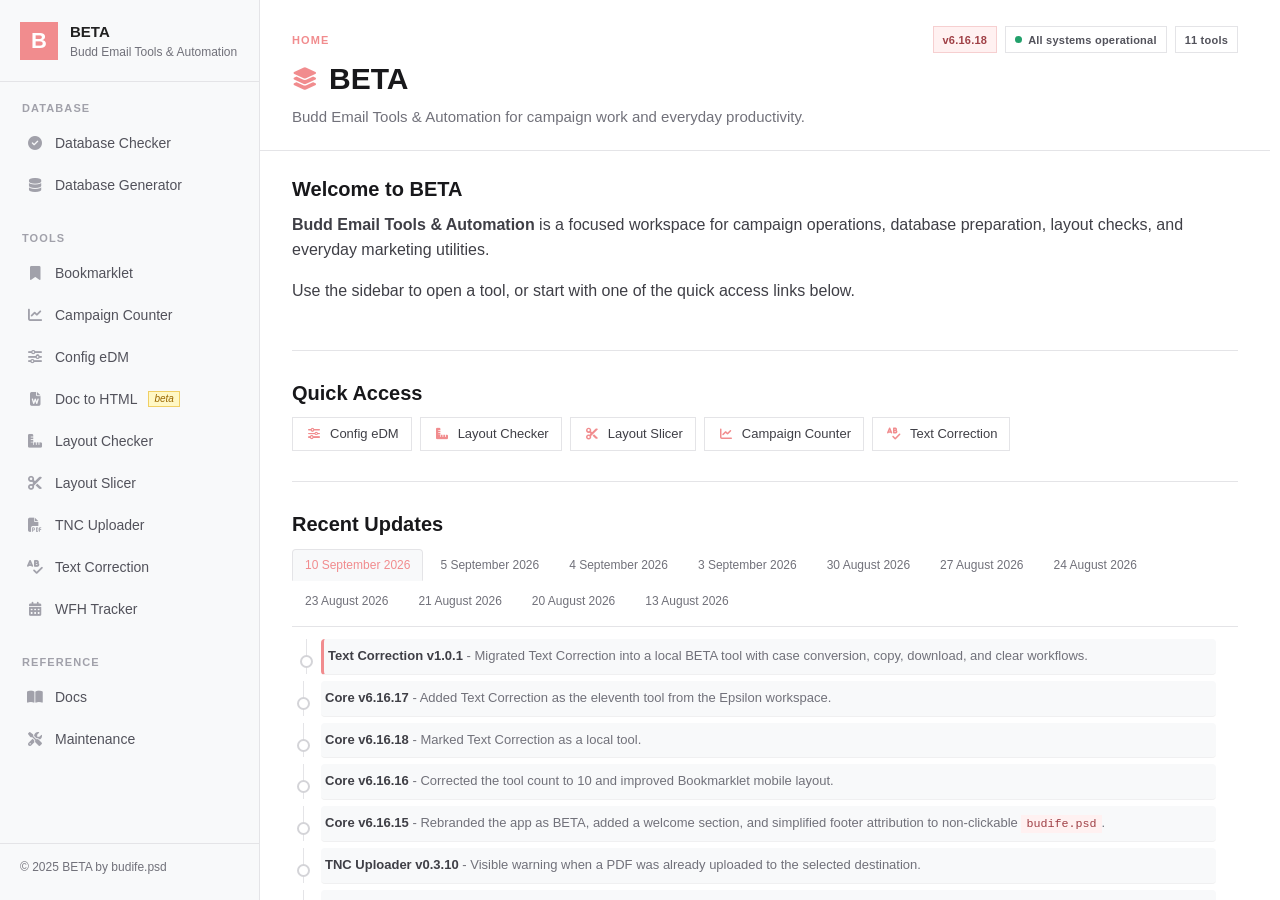
==== index.html @ ec993239 "Mark Text Correction as local" ====
<!DOCTYPE html>
<html lang="en">
<head>
  <meta charset="UTF-8">
  <meta name="viewport" content="width=device-width, initial-scale=1.0">
  <meta name="description" content="BETA - Budd Email Tools &amp; Automation">
  <meta name="theme-color" content="#F18C8E">
  <link rel="icon" type="image/svg+xml" href="favicon.svg">
  <link rel="icon" type="image/png" href="favicon.png">
  <link rel="preconnect" href="https://cdnjs.cloudflare.com" crossorigin>
   <link rel="stylesheet" href="css/tokens.css?v=6.16.18">
   <link rel="stylesheet" href="css/theme.css?v=6.16.18">
   <link rel="stylesheet" href="css/app.css?v=6.16.18">
   <link rel="stylesheet" href="css/controls.css?v=6.16.18">
  <link rel="stylesheet" href="https://cdnjs.cloudflare.com/ajax/libs/font-awesome/6.5.2/css/all.min.css">

  <title>BETA - Budd Email Tools &amp; Automation</title>
</head>
<body>
  <div class="app-shell">
    <aside class="app-sidebar" id="app-sidebar" aria-label="Main navigation">
      <a class="sidebar-brand" href="./" data-route>
        <span class="brand-mark" aria-hidden="true">B</span>
        <span>
          <strong>BETA</strong>
          <small>Budd Email Tools &amp; Automation</small>
        </span>
      </a>

      <nav class="sidebar-navigation">
        <div class="nav-group">
          <p class="nav-group-label">Database</p>
          <a class="sidebar-link" href="database-checker" data-route>
            <i class="fa-solid fa-circle-check" aria-hidden="true"></i>
            <span>Database Checker</span>
          </a>
          <a class="sidebar-link" href="database-generator" data-route>
            <i class="fa-solid fa-database" aria-hidden="true"></i>
            <span>Database Generator</span>
          </a>
        </div>

        <div class="nav-group">
          <p class="nav-group-label">Tools</p>
          <a class="sidebar-link" href="bookmarklet" data-route>
            <i class="fa-solid fa-bookmark" aria-hidden="true"></i>
            <span>Bookmarklet</span>
          </a>
          <a class="sidebar-link" href="campaign-counter" data-route>
            <i class="fa-solid fa-chart-line" aria-hidden="true"></i>
            <span>Campaign Counter</span>
          </a>
          <a class="sidebar-link" href="config-edm" data-route>
            <i class="fa-solid fa-sliders" aria-hidden="true"></i>
            <span>Config eDM</span>
          </a>
          <a class="sidebar-link" href="doc-to-html" data-route>
            <i class="fa-solid fa-file-word" aria-hidden="true"></i>
            <span>Doc to HTML</span>
            <span class="tool-beta-badge">beta</span>
          </a>
          <a class="sidebar-link" href="layout-checker" data-route>
            <i class="fa-solid fa-ruler-combined" aria-hidden="true"></i>
            <span>Layout Checker</span>
          </a>
          <a class="sidebar-link" href="layout-slicer" data-route>
            <i class="fa-solid fa-scissors" aria-hidden="true"></i>
            <span>Layout Slicer</span>
          </a>
          <a class="sidebar-link" href="tnc-uploader" data-route>
            <i class="fa-solid fa-file-pdf" aria-hidden="true"></i>
            <span>TNC Uploader</span>
          </a>
          <a class="sidebar-link" href="text-correction" data-route>
            <i class="fa-solid fa-spell-check" aria-hidden="true"></i>
            <span>Text Correction</span>
          </a>
          <a class="sidebar-link" href="wfh-tracker" data-route>
            <i class="fa-solid fa-calendar-days" aria-hidden="true"></i>
            <span>WFH Tracker</span>
          </a>
        </div>

        <div class="nav-group">
          <p class="nav-group-label">Reference</p>
          <a class="sidebar-link" href="docs" data-route>
            <i class="fa-solid fa-book-open" aria-hidden="true"></i>
            <span>Docs</span>
          </a>
          <a class="sidebar-link" href="maintenance" data-route>
            <i class="fa-solid fa-screwdriver-wrench" aria-hidden="true"></i>
            <span>Maintenance</span>
          </a>
        </div>
      </nav>

      <footer class="sidebar-footer">
        <p>&copy; <span id="footer-year">2025</span> BETA by <span>budife.psd</span></p>
      </footer>
    </aside>

    <div class="sidebar-backdrop" id="sidebar-backdrop" hidden></div>

    <section class="app-content">
      <header class="mobile-header">
        <button class="menu-toggle" id="menu-toggle" type="button" aria-controls="app-sidebar" aria-expanded="false">
          <i class="fa-solid fa-bars" aria-hidden="true"></i>
          <span class="sr-only">Open navigation</span>
        </button>
        <a href="./" data-route>BETA</a>
      </header>

      <main class="content-viewport" id="content-viewport" tabindex="-1">
        <div class="content-loading" role="status">
          <i class="fa-solid fa-circle-notch fa-spin" aria-hidden="true"></i>
          <span>Loading tool...</span>
        </div>
      </main>
    </section>
  </div>

  <script src="js/version-config.js?v=6.16.18"></script>
  <script src="js/tool-versions.js?v=6.16.18"></script>
  <script src="js/app.js?v=6.16.18" defer></script>
</body>
</html>
---- css/tokens.css ----
:root {
  /* Brand */
  --ui-accent: #f18c8e;
  --ui-accent-hover: #df777a;
  --ui-accent-dark: #9f3f45;
  --ui-accent-soft: #fff1f1;

  /* Neutral */
  --ui-text: #212121;
  --ui-text-secondary: #52525b;
  --ui-muted: #71717a;
  --ui-border: #e4e4e7;
  --ui-border-strong: #d4d4d8;
  --ui-background: #ffffff;
  --ui-surface: #f8f9fa;
  --ui-surface-muted: #f4f4f5;

  /* Feedback */
  --ui-success: #166534;
  --ui-success-bg: #f0fdf4;
  --ui-success-border: #bbf7d0;
  --ui-error: #b91c1c;
  --ui-error-bg: #fef2f2;
  --ui-error-border: #fecaca;

  /* Typography */
  --ui-font: "Segoe UI", -apple-system, BlinkMacSystemFont, "Helvetica Neue",
    Arial, sans-serif;
  --ui-font-mono: Consolas, Monaco, "Courier New", monospace;
  --ui-weight-light: 300;
  --ui-weight-regular: 400;
  --ui-weight-medium: 500;
  --ui-weight-semibold: 600;
  --ui-control-font-size: 12px;
  --ui-control-line-height: 1.35;
  --ui-control-min-height: 28px;

  /* Spacing */
  --ui-space-1: 4px;
  --ui-space-2: 8px;
  --ui-space-3: 12px;
  --ui-space-4: 16px;
  --ui-space-6: 24px;
  --ui-space-8: 32px;

  /* Shape and depth */
  --ui-radius-control: 2px;
  --ui-radius-panel: 2px;
  --ui-border-default: 1px solid var(--ui-border);
  --ui-shadow-modal: 0 6px 18px rgb(0 0 0 / 14%);

  /* Layout */
  --ui-sidebar-width: clamp(260px, 19vw, 288px);
  --ui-content-gap: clamp(4px, 0.6vw, 12px);
  --ui-page-padding: clamp(12px, 1.7vw, 32px);

  /* Motion */
  --ui-duration-fast: 150ms;
  --ui-duration-normal: 200ms;
}

@media (prefers-reduced-motion: reduce) {
  *,
  *::before,
  *::after {
    scroll-behavior: auto !important;
    transition-duration: 0.01ms !important;
    animation-duration: 0.01ms !important;
    animation-iteration-count: 1 !important;
  }
}
---- css/theme.css ----
/* ===================================
   THEME - RED & WHITE (with Dark Mode)
   =================================== */
/* ===================================
   THEME - RED & WHITE (with Dark Mode)
   =================================== */
:root {
  /* ===================================
     BASE PALETTE - Light Mode
     =================================== */
  --bg: var(--ui-background);
  --surface: var(--ui-background);
  --text: var(--ui-text);
  --text-muted: var(--ui-muted);
  
  /* ===================================
     PRIMARY RED PALETTE
     =================================== */
  --red-50: var(--ui-accent-soft);
  --red-500: var(--ui-accent);
  --red-600: var(--ui-error);
  
  /* ===================================
     SEMANTIC COLORS
     =================================== */
  --primary: var(--red-500);
  --primary-hover: var(--ui-accent-hover);
  --accent: var(--red-500);
  --accent-hover: var(--ui-accent-hover);
  
  --success: var(--ui-success);
  --success-hover: var(--ui-success);
  --warning: #D97706;
  --warning-hover: #B45309;
  --error: var(--ui-error);
  --error-hover: var(--ui-error);
  --info: #2563EB;
  --info-hover: #1D4ED8;
  
  /* ===================================
     NEUTRAL COLORS
     =================================== */
  --gray-100: var(--ui-surface-muted);
  --gray-200: var(--ui-border);
  --gray-300: var(--ui-border-strong);
  --gray-400: #9CA3AF;
  
  /* ===================================
     SYSTEM COLORS
     =================================== */
  --border: var(--gray-200);
  --divider: var(--gray-300);
  --hover: var(--red-50);
  --focus: var(--primary);
  --disabled: var(--gray-400);
  
  /* ===================================
     COMPONENT COLORS
     =================================== */
  --btn-primary-bg: var(--primary);
  --btn-secondary-bg: #F9FAFB;
  --btn-danger-bg: var(--error);
  
  --link: var(--primary);
  --link-hover: var(--primary-hover);
  
  /* ===================================
     OPACITY COLORS
     =================================== */
  --primary-opacity-10: rgba(232, 92, 65, 0.1);
  --primary-opacity-20: rgba(232, 92, 65, 0.2);
  --primary-opacity-30: rgba(232, 92, 65, 0.3);
  
  /* ===================================
     GRADIENTS
     =================================== */
  --gradient-primary: var(--ui-accent);
  --gradient-accent: var(--ui-accent);
  --gradient-success: var(--ui-success);
  --gradient-warning: var(--warning);
  --gradient-error: var(--ui-error);
  --gradient-surface: var(--ui-background);
  
  /* ===================================
     SHADOWS - Minimized for Performance
     =================================== */
  --shadow-xs: none;
  --shadow-sm: none;
  --shadow-md: none;
  --shadow-lg: none;
  --shadow-xl: none;
  --shadow-2xl: none;
  --shadow-inner: none;
  --shadow-colored: none;
  
  /* ===================================
     TYPOGRAPHY
     =================================== */
  --font-family-base: var(--ui-font);
  --font-family-mono: var(--ui-font-mono);
  
  --font-size-xs: 0.75rem;
  --font-size-sm: 0.875rem;
  --font-size-base: 1rem;
  --font-size-lg: 1.125rem;
  --font-size-xl: 1.25rem;
  --font-size-2xl: 1.5rem;
  --font-size-3xl: 1.875rem;
  
  --font-weight-normal: var(--ui-weight-regular);
  --font-weight-medium: var(--ui-weight-medium);
  --font-weight-semibold: var(--ui-weight-semibold);
  --font-weight-bold: 700;
  
  --line-height-tight: 1.25;
  --line-height-normal: 1.5;
  --line-height-relaxed: 1.75;
  
  /* ===================================
     SPACING
     =================================== */
  --space-1: 0.25rem;
  --space-2: 0.5rem;
  --space-3: 0.75rem;
  --space-4: 1rem;
  --space-5: 1.25rem;
  --space-6: 1.5rem;
  --space-8: 2rem;
  --space-10: 2.5rem;
  --space-12: 3rem;
  --space-16: 4rem;
  
  /* Aliases for convenience */
  --space-xs: var(--space-1);
  --space-sm: var(--space-2);
  --space-md: var(--space-4);
  --space-lg: var(--space-6);
  --space-xl: var(--space-8);
  --space-2xl: var(--space-12);
  --space-3xl: var(--space-16);
  
  /* ===================================
     BORDER RADIUS
     =================================== */
  --radius-none: 0;
  --radius-sm: 0.25rem;
  --radius-md: 0.375rem;
  --radius-lg: 0.5rem;
  --radius-xl: 0.75rem;
  --radius-full: 9999px;
  
  /* ===================================
     TRANSITIONS - Disabled for Performance
     =================================== */
  --transition-fast: var(--ui-duration-fast);
  --transition-normal: var(--ui-duration-normal);
  
  /* Status backgrounds */
  --success-bg: rgba(34, 197, 94, 0.1);
  --warning-bg: rgba(245, 158, 11, 0.1);
  --error-bg: rgba(239, 68, 68, 0.1);
  --info-bg: rgba(59, 130, 246, 0.1);
  
  /* ===================================
     Z-INDEX
     =================================== */
  --z-dropdown: 1020;
  --z-sticky: 1020;
  --z-fixed: 1030;
  --z-header: 1030;
  --z-footer: 1010;
  --z-modal-backdrop: 1040;
  --z-modal: 1050;
  --z-popover: 1060;
  --z-tooltip: 1070;
  --z-toast: 1080;
  --z-maximum: 9999;
  
  /* ===================================
     EFFECTS
     =================================== */
  --focus-ring: 0 0 0 2px var(--primary-opacity-20);
  --header-height: 64px;
  --border-width: 1px;
  
  /* ===================================
     LEGACY MAPPINGS (for backward compatibility)
     =================================== */
  --accent-primary: var(--primary);
  --text-secondary: var(--text-muted);
  --toast-success: var(--success);
  --toast-warning: var(--warning);
  --toast-error: var(--error);
  --toast-info: var(--info);
  
  --color-primary: var(--primary);
  --color-primary-hover: var(--primary-hover);
  --color-accent: var(--accent);
  --color-accent-hover: var(--accent-hover);
  --color-success: var(--success);
  --color-success-hover: var(--success-hover);
  --color-warning: var(--warning);
  --color-warning-hover: var(--warning-hover);
  --color-error: var(--error);
  --color-error-hover: var(--error-hover);
  --color-info: var(--info);
  --color-info-hover: var(--info-hover);
  
  --bg-primary: var(--bg);
  --bg-secondary: var(--surface);
  --bg-glass: rgba(255, 255, 255, 0.95);
  --bg-overlay: var(--primary-opacity-10);
  --bg-gradient: var(--gradient-surface);
  --bg-gradient-alt: var(--ui-surface);
  
  --text-primary: var(--text);
  --text-secondary: var(--text-muted);
  --text-inverse: #ffffff;
  --text-disabled: var(--disabled);
  
  --border-color: var(--border);
  --border-focus: var(--focus);
  --border-error: var(--error);
  --border-success: var(--success);
  --border-warning: var(--warning);
}

/* ===================================
   THEME APPLICATION
   =================================== */
body {
  color: var(--text);
}

/* Glass effect - Disabled for Performance */
.glass {
  background: rgba(255, 255, 255, 0.95);
}

.glass-light {
  background: rgba(255, 255, 255, 0.8);
}

/* Focus styles */
:focus-visible {
  outline: 2px solid var(--focus);
  outline-offset: 2px;
}

/* Shared compact field typography. Page-specific data/code editors may override it. */
:where(
  input:not([type="checkbox"]):not([type="radio"]):not([type="range"]):not([type="color"]):not([type="file"]),
  select,
  textarea
) {
  font-family: var(--ui-font);
  font-size: var(--ui-control-font-size);
  font-weight: var(--ui-weight-regular);
  line-height: var(--ui-control-line-height);
}

/* ===================================
   SCROLLBAR - Simplified
   =================================== */
::-webkit-scrollbar {
  width: 8px;
  height: 8px;
}

::-webkit-scrollbar-track {
  background: #F3F4F6;
}

::-webkit-scrollbar-thumb {
  background: #D1D5DB;
  border-radius: 0;
}

::-webkit-scrollbar-thumb:hover {
  background: #9CA3AF;
}

/* ===================================
   SCROLLBAR STABILIZER - Prevent layout shift
   =================================== */
html {
  scrollbar-gutter: stable; /* Reserve space for scrollbar */
}

/* Alternative for browsers that don't support scrollbar-gutter */
@supports not (scrollbar-gutter: stable) {
  html {
    margin-left: calc(100vw - 100%);
    margin-right: 0;
  }
}

* {
  scrollbar-width: thin;
  scrollbar-color: var(--gray-300) var(--gray-100);
}

/* ===================================
   FOOTER - Global Styles
   =================================== */
.footer {
  background: #f8f9fa;
  border-top: 2px solid #e5e7eb;
  padding: 1rem 0;
  color: var(--text);
  position: relative;
  z-index: var(--z-footer);
}

.footer-content {
  display: flex;
  justify-content: space-between;
  align-items: center;
  gap: var(--space-8);
  max-width: 1200px;
  margin: 0 auto;
  position: relative;
  z-index: 1;
  padding: 0 var(--space-5);
}

@media (max-width: 768px) {
  .footer-content {
    flex-direction: column;
    text-align: center;
    gap: var(--space-4);
  }
  
  .footer-text {
    flex-direction: column;
    gap: var(--space-2);
  }
  
  .footer-link {
    width: 48px;
    height: 48px;
  }
}

.footer-left {
  flex: 1;
}

.footer-right {
  display: flex;
  align-items: center;
}

.footer-links {
  display: flex;
  gap: var(--space-3);
}

.footer-link {
  display: flex;
  align-items: center;
  justify-content: center;
  width: 40px;
  height: 40px;
  color: var(--text-muted);
  text-decoration: none;
  border-radius: 0;
  position: relative;
  overflow: hidden;
  transition: all 0.2s ease;
}

.footer-link:hover {
  color: var(--accent-primary);
  background: rgba(241, 140, 142, 0.1);
}

.footer-link:focus {
  outline: none;
  outline-offset: 0;
}

.footer-link i {
  color: var(--text-muted);
  transition: color 0.2s ease;
}

.footer-link:hover i {
  color: var(--accent-primary);
}

.footer-text {
  font-size: var(--font-size-sm);
  color: var(--text-muted);
  margin: 0;
  display: flex;
  align-items: center;
  gap: var(--space-3);
  font-weight: var(--font-weight-medium);
}

.footer-text .fa-heart {
  color: var(--accent-primary);
  font-size: var(--font-size-base);
}

.footer-text .creator-link {
  position: relative;
  display: inline;
  padding: 0;
  color: var(--accent-primary);
  background: none;
  border: 0;
  font: inherit;
  font-weight: 600;
  text-decoration: none;
  cursor: pointer;
}

.footer-text .creator-link:hover,
.footer-text .creator-link:focus-visible {
  color: var(--accent-hover);
}

.footer-text .creator-popover {
  position: absolute;
  bottom: calc(100% + 10px);
  left: 50%;
  z-index: 30;
  display: grid;
  min-width: 124px;
  gap: 2px;
  padding: 8px 10px;
  color: var(--text);
  text-align: center;
  background: #fff;
  border: 1px solid var(--border);
  opacity: 0;
  pointer-events: none;
  transform: translate(-50%, 4px);
  transition: opacity .15s ease, transform .15s ease;
}

.footer-text .creator-popover strong {
  color: #9f3f45;
  font-size: 11px;
  font-weight: 600;
}

.footer-text .creator-popover small {
  color: var(--text-muted);
  font-size: 10px;
  font-weight: 400;
}

.footer-text .creator-link:hover .creator-popover,
.footer-text .creator-link:focus-visible .creator-popover {
  opacity: 1;
  transform: translate(-50%, 0);
}

.footer-version {
  color: #6C757D;
  font-size: var(--font-size-xs);
  background: #F8F9FA;
  padding: 4px 10px;
  margin-left: var(--space-3);
  border: 1px solid #E9ECEF;
  border-radius: 0;
  font-weight: 600;
  transition: all 0.2s ease;
}

.footer:hover .footer-version {
  background: var(--red-500);
  color: white;
  border-color: var(--red-500);
}

.creator-modal[hidden] {
  display: none;
}

.creator-modal {
  position: fixed;
  inset: 0;
  z-index: 10000;
  display: grid;
  place-items: center;
  padding: 24px;
}

.creator-modal-backdrop {
  position: absolute;
  inset: 0;
  background: rgba(24, 24, 27, .42);
}

.creator-modal-card {
  position: relative;
  z-index: 1;
  width: min(480px, 100%);
  padding: 24px;
  color: var(--text);
  background: #fff;
  border: 1px solid var(--border);
}

.creator-modal-close {
  position: absolute;
  top: 10px;
  right: 10px;
  display: grid;
  place-items: center;
  width: 32px;
  height: 32px;
  color: var(--text-muted);
  background: #fff;
  border: 1px solid var(--border);
  font: inherit;
  cursor: pointer;
}

.creator-modal-close:hover,
.creator-modal-close:focus-visible {
  color: var(--accent-hover);
  border-color: var(--accent-primary);
}

.creator-modal-kicker {
  margin: 0 0 4px;
  color: var(--accent-primary);
  font-size: 11px;
  font-weight: 600;
  letter-spacing: .08em;
  text-transform: uppercase;
}

.creator-modal-header {
  display: flex;
  gap: 12px;
  align-items: center;
  padding-right: 36px;
  margin-bottom: 18px;
}

.creator-modal-mark {
  display: grid;
  flex: 0 0 40px;
  place-items: center;
  width: 40px;
  height: 40px;
  color: #fff;
  font-size: 22px;
  font-weight: 700;
  line-height: 1;
  background: var(--accent-primary);
}

.creator-modal-card h2 {
  margin: 0;
  color: var(--text);
  font-size: 24px;
  font-weight: 600;
}

.creator-modal-card p {
  margin: 0 0 12px;
  color: var(--text-muted);
  font-size: 14px;
  line-height: 1.55;
}

.creator-modal-body {
  padding: 16px;
  margin-bottom: 14px;
  background: var(--surface-muted, #fafafa);
  border: 1px solid var(--border);
}

.creator-modal-body p:last-child {
  margin-bottom: 0;
}

.creator-modal-actions {
  display: flex;
  flex-wrap: wrap;
  gap: 8px;
  margin-bottom: 14px;
}

.creator-modal-repo,
.creator-modal-secondary {
  display: inline-flex;
  align-items: center;
  justify-content: center;
  min-height: 36px;
  padding: 0 14px;
  color: var(--accent-hover);
  font-size: 13px;
  font-weight: 600;
  text-decoration: none;
  background: var(--ui-accent-soft, #fff1f2);
  border: 1px solid var(--accent-primary);
  cursor: pointer;
}

.creator-modal-repo:hover,
.creator-modal-repo:focus-visible,
.creator-modal-secondary:hover,
.creator-modal-secondary:focus-visible {
  color: #fff;
  background: var(--accent-primary);
}

.creator-modal-secondary {
  color: var(--text);
  background: #fff;
  border-color: var(--border);
  font: inherit;
  font-size: 13px;
  font-weight: 600;
}

.creator-modal-built {
  display: flex;
  flex-wrap: wrap;
  gap: 6px;
  align-items: center;
  margin: 0 0 14px;
  color: var(--text-muted);
  font-size: 12px;
}

.creator-modal-built span {
  margin-right: 2px;
}

.creator-modal-built strong {
  display: inline-flex;
  align-items: center;
  min-height: 26px;
  padding: 0 8px;
  color: var(--text);
  font-weight: 600;
  background: #fff;
  border: 1px solid var(--border);
}

.creator-modal-card .creator-modal-note {
  margin: 0 0 12px;
  padding: 12px;
  color: #9f3f45;
  background: var(--ui-accent-soft, #fff1f2);
  border-left: 3px solid var(--accent-primary);
}

.creator-modal-signoff {
  margin-bottom: 0;
}

.creator-modal-signoff strong {
  color: var(--text);
  font-weight: 600;
}

.creator-feedback-modal .creator-modal-card {
  width: min(520px, 100%);
}

.creator-feedback-intro {
  margin-bottom: 16px;
}

.creator-feedback-form {
  display: grid;
  gap: 12px;
}

.creator-feedback-form label {
  display: grid;
  gap: 6px;
}

.creator-feedback-form label span {
  color: var(--text-muted);
  font-size: 11px;
  font-weight: 600;
  letter-spacing: .06em;
  text-transform: uppercase;
}

.creator-feedback-form input,
.creator-feedback-form textarea {
  width: 100%;
  padding: 10px 12px;
  color: var(--text);
  font: inherit;
  font-size: 14px;
  background: #fff;
  border: 1px solid var(--border);
  border-radius: 0;
}

.creator-feedback-form textarea {
  min-height: 120px;
  resize: vertical;
}

.creator-feedback-form input:focus,
.creator-feedback-form textarea:focus {
  outline: 1px solid var(--accent-primary);
  border-color: var(--accent-primary);
}

.creator-feedback-actions {
  display: flex;
  gap: 8px;
  justify-content: flex-end;
  margin-top: 4px;
}
---- css/app.css ----
:root {
  --sidebar-width: var(--ui-sidebar-width);
  --app-border: var(--ui-border);
  --app-muted: var(--ui-muted);
  --app-soft: var(--ui-surface);
  --app-accent: var(--ui-accent);
  --app-accent-soft: var(--ui-accent-soft);
}

* {
  box-sizing: border-box;
}

html,
body {
  width: 100%;
  min-height: 100%;
  margin: 0;
}

body {
  overflow: hidden;
  color: var(--ui-text);
  background: var(--ui-background);
  font-family: var(--ui-font);
  font-weight: var(--ui-weight-regular);
}

button,
a {
  font: inherit;
}

.app-shell {
  display: grid;
  grid-template-columns: var(--sidebar-width) minmax(0, 1fr);
  width: 100%;
  height: 100vh;
}

.app-sidebar {
  position: sticky;
  top: 0;
  z-index: 30;
  display: flex;
  flex-direction: column;
  width: var(--sidebar-width);
  height: 100vh;
  overflow: hidden;
  background: var(--app-soft);
  border-right: 1px solid var(--app-border);
}

.sidebar-brand {
  display: flex;
  flex: 0 0 auto;
  align-items: center;
  gap: 12px;
  min-height: 82px;
  padding: 18px 20px;
  color: var(--ui-text);
  text-decoration: none;
  border-bottom: 1px solid var(--app-border);
}

.sidebar-brand:hover {
  color: var(--ui-text);
  background: var(--ui-background);
}

.brand-mark {
  display: grid;
  place-items: center;
  width: 38px;
  height: 38px;
  flex: 0 0 38px;
  color: #fff;
  background: var(--ui-accent);
  font-size: 22px;
  font-weight: var(--ui-weight-semibold);
}

.sidebar-brand strong,
.sidebar-brand small {
  display: block;
}

.sidebar-brand strong {
  font-size: 15px;
  font-weight: var(--ui-weight-semibold);
  line-height: 1.35;
}

.sidebar-brand small {
  margin-top: 2px;
  color: var(--app-muted);
  font-size: 12px;
  font-weight: var(--ui-weight-regular);
}

.sidebar-navigation {
  flex: 1 1 auto;
  min-height: 0;
  overflow-y: auto;
  overscroll-behavior: contain;
  padding: 20px 12px;
}

.nav-group + .nav-group {
  margin-top: 26px;
}

.nav-group-label {
  margin: 0 10px 8px;
  color: #a1a1aa;
  font-size: 11px;
  font-weight: var(--ui-weight-semibold);
  letter-spacing: .1em;
  text-transform: uppercase;
}

.sidebar-link {
  display: flex;
  align-items: center;
  gap: 11px;
  min-height: 42px;
  padding: 9px 11px;
  color: var(--ui-text-secondary);
  border-left: 3px solid transparent;
  text-decoration: none;
  font-size: 14px;
  font-weight: var(--ui-weight-medium);
}

.sidebar-link i {
  flex: 0 0 auto;
  width: 18px;
  color: #a1a1aa;
  text-align: center;
}

.sidebar-link span {
  display: inline-flex;
  align-items: center;
  min-width: 0;
  gap: 4px;
}

.sidebar-link:hover {
  color: var(--ui-text);
  background: #f3f3f4;
}

.sidebar-link.active {
  color: var(--ui-accent-dark);
  background: var(--app-accent-soft);
  border-left-color: var(--app-accent);
  font-weight: var(--ui-weight-semibold);
}

.sidebar-link.active i {
  color: var(--app-accent);
}

.tool-beta-badge {
  display: inline-flex;
  align-items: center;
  min-height: 20px;
  padding: 1px 7px;
  color: #9a6700;
  font-size: 12px;
  font-style: italic;
  font-weight: var(--ui-weight-regular);
  line-height: 1.2;
  text-transform: lowercase;
  background: #fff8c5;
  border: 1px solid #f0cf63;
}

.sidebar-link .tool-beta-badge {
  flex: 0 0 auto;
  min-height: 16px;
  padding: 0 5px;
  font-size: 10px;
}

.sidebar-link .sidebar-new-badge {
  flex: 0 0 auto;
  min-height: 16px;
  padding: 0 6px;
  margin-left: 6px;
  color: #fff;
  font-size: 10px;
  font-weight: 600;
  line-height: 16px;
  letter-spacing: .03em;
  text-transform: lowercase;
  background: #16a34a;
  border-radius: 3px;
}

.sidebar-footer {
  flex: 0 0 auto;
  padding: 16px 20px;
  border-top: 1px solid var(--app-border);
}

.sidebar-footer p {
  margin: 0 0 10px;
  color: var(--app-muted);
  font-size: 12px;
}

.creator-link {
  position: relative;
  display: inline;
  padding: 0;
  color: var(--accent-primary, var(--app-accent));
  background: none;
  border: 0;
  font: inherit;
  font-weight: 600;
  text-decoration: none;
  cursor: pointer;
}

.creator-link:hover,
.creator-link:focus-visible {
  color: var(--accent-hover, var(--ui-accent-dark));
}

.creator-popover {
  position: absolute;
  bottom: calc(100% + 10px);
  left: 50%;
  z-index: 30;
  display: grid;
  min-width: 124px;
  gap: 2px;
  padding: 8px 10px;
  color: var(--text, #212121);
  text-align: center;
  background: #fff;
  border: 1px solid var(--border, var(--app-border));
  opacity: 0;
  pointer-events: none;
  transform: translate(-50%, 4px);
  transition: opacity .15s ease, transform .15s ease;
}

.creator-popover strong {
  color: #9f3f45;
  font-size: 11px;
  font-weight: 600;
}

.creator-popover small {
  color: var(--app-muted);
  font-size: 10px;
  font-weight: 400;
}

.creator-link:hover .creator-popover,
.creator-link:focus-visible .creator-popover {
  opacity: 1;
  transform: translate(-50%, 0);
}

.sidebar-socials {
  display: flex;
  gap: 6px;
}

.sidebar-socials a {
  display: grid;
  place-items: center;
  width: 30px;
  height: 30px;
  color: #71717a;
  text-decoration: none;
  border: 1px solid var(--app-border);
}

.sidebar-socials a:hover {
  color: var(--app-accent);
  background: #fff;
  border-color: var(--app-accent);
}

.app-content {
  min-width: 0;
  height: 100vh;
  overflow: hidden;
  background: #fff;
}

.mobile-header {
  display: none;
}

.content-viewport {
  height: 100%;
  overflow-y: auto;
  overscroll-behavior: contain;
  outline: none;
}

.content-page {
  display: flex;
  flex-direction: column;
  min-height: 100%;
  font-weight: var(--ui-weight-regular);
}

.content-page[hidden] {
  display: none !important;
}

[data-transient-view] {
  height: 100%;
}

.content-page--tool {
  height: 100%;
  min-height: 0;
  overflow: hidden;
}

.content-intro {
  flex: 0 0 auto;
  padding: 26px 32px 22px;
  border-bottom: 1px solid var(--app-border);
}

.content-intro-topline {
  display: flex;
  align-items: center;
  justify-content: space-between;
  gap: 16px;
  margin-bottom: 8px;
}

.content-eyebrow {
  margin: 0;
  color: var(--app-accent);
  font-size: 11px;
  font-weight: 700;
  letter-spacing: .1em;
  text-transform: uppercase;
}

.home-meta {
  display: flex;
  align-items: center;
  gap: 8px;
  flex-wrap: wrap;
  justify-content: flex-end;
}

.version-badge,
.status-badge,
.tool-count-badge {
  display: inline-flex;
  align-items: center;
  min-height: 27px;
  padding: 4px 9px;
  color: #52525b;
  background: #fff;
  border: 1px solid var(--app-border);
  font-size: 11px;
  font-weight: 600;
  letter-spacing: .02em;
}

.version-badge {
  color: #9f3f45;
  background: var(--app-accent-soft);
  border-color: #f6cfd0;
}

.status-dot {
  width: 7px;
  height: 7px;
  margin-right: 6px;
  background: #22a06b;
  border-radius: 50%;
}

.content-title {
  display: flex;
  align-items: center;
  gap: 12px;
  margin: 0;
  color: #18181b;
  font-size: clamp(24px, 2.6vw, 30px);
  line-height: 1.2;
}

.content-title i {
  color: var(--app-accent);
  font-size: .75em;
}

.content-title .tool-beta-badge {
  align-self: center;
  margin-left: 2px;
}

.tool-version-badge {
  align-self: center;
  display: inline-flex;
  align-items: center;
  min-height: 22px;
  padding: 3px 8px;
  color: #71717a;
  background: #fff;
  border: 1px solid var(--app-border);
  font-size: 10px;
  font-weight: 600;
  letter-spacing: .02em;
  line-height: 1;
  white-space: nowrap;
}

.tool-version-badge.is-beta {
  color: #9a6700;
  background: #fff8db;
  border-color: #f7d36b;
  font-style: italic;
}

.tool-privacy-badge {
  align-self: center;
  display: inline-flex;
  align-items: center;
  min-height: 22px;
  padding: 3px 8px;
  color: #7a4b00;
  background: #fffaf0;
  border: 1px solid #fed7aa;
  font-size: 10px;
  font-weight: 600;
  letter-spacing: .02em;
  line-height: 1;
  white-space: nowrap;
}

.tool-privacy-badge.is-local {
  color: #087443;
  background: #ecfdf3;
  border-color: #bbf7d0;
}

.content-description {
  max-width: 760px;
  margin: 8px 0 0;
  color: var(--app-muted);
  font-size: 15px;
  font-weight: var(--ui-weight-regular);
  line-height: 1.55;
}

.markdown-content {
  width: 100%;
  max-width: 1100px;
  padding: 26px 32px 38px;
  color: #3f3f46;
  font-weight: var(--ui-weight-regular);
  line-height: 1.55;
}

.markdown-content.home-dashboard {
  max-width: none;
}

.markdown-content.docs-content {
  max-width: 920px;
  font-family: var(--ui-font);
  font-size: 14px;
  font-weight: var(--ui-weight-regular);
  line-height: 1.55;
}

.markdown-content.docs-content h2 {
  margin-top: 1.4em;
  font-size: 20px;
  font-weight: var(--ui-weight-semibold);
}

.markdown-content.docs-content h3 {
  font-size: 15px;
  font-weight: var(--ui-weight-semibold);
}

.markdown-content.docs-content p,
.markdown-content.docs-content li {
  color: var(--app-muted);
  font-size: 14px;
}

.docs-tools {
  display: grid;
  grid-template-columns: minmax(0, 1fr) auto;
  gap: 8px 12px;
  align-items: center;
  margin: 18px 0 24px;
  padding: 12px;
  background: var(--app-soft);
  border: 1px solid var(--app-border);
}

.docs-search {
  display: flex;
  align-items: center;
  min-width: 0;
  min-height: 36px;
  padding: 0 10px;
  color: var(--app-muted);
  background: #fff;
  border: 1px solid var(--app-border);
}

.docs-search input {
  min-width: 0;
  width: 100%;
  border: 0;
  outline: 0;
  padding: 0 8px;
  color: #18181b;
  background: transparent;
  font: inherit;
  font-size: 13px;
}

.docs-tools-actions {
  display: flex;
  flex-wrap: wrap;
  gap: 8px;
}

.docs-tools-actions button {
  min-height: 36px;
  padding: 0 11px;
  color: #3f3f46;
  background: #fff;
  border: 1px solid var(--app-border);
  font: inherit;
  font-size: 12px;
  font-weight: var(--ui-weight-medium);
  cursor: pointer;
}

.docs-tools-actions button:hover,
.docs-tools-actions button:focus-visible {
  color: #9f3f45;
  border-color: var(--app-accent);
}

.docs-search-status {
  grid-column: 1 / -1;
  margin: 0;
  color: var(--app-muted);
  font-size: 12px;
}

.docs-details {
  margin: 10px 0;
  border: 1px solid var(--app-border);
  background: #fff;
}

.docs-details summary {
  cursor: pointer;
  padding: 12px 14px;
  color: #18181b;
  font-size: 14px;
  font-weight: var(--ui-weight-semibold);
  list-style: none;
}

.docs-details summary::-webkit-details-marker {
  display: none;
}

.docs-details summary::after {
  content: "+";
  float: right;
  color: var(--app-muted);
  font-weight: var(--ui-weight-regular);
}

.docs-details[open] summary {
  border-bottom: 1px solid var(--app-border);
}

.docs-details[open] summary::after {
  content: "-";
}

.docs-details > p,
.docs-details > ul,
.docs-details > ol {
  padding: 0 14px;
}

.docs-details > p:first-of-type,
.docs-details > ul:first-of-type,
.docs-details > ol:first-of-type {
  margin-top: 12px;
}

.privacy-settings-panel {
  display: grid;
  gap: 8px;
  margin: 14px 0 18px;
}

.privacy-setting {
  display: flex;
  align-items: center;
  justify-content: space-between;
  gap: 16px;
  padding: 12px 14px;
  background: var(--app-soft);
  border: 1px solid var(--app-border);
}

.privacy-setting > span,
.local-backup-summary,
.local-backup-status {
  min-width: 0;
  overflow-wrap: anywhere;
}

.privacy-setting strong,
.privacy-setting small {
  display: block;
}

.privacy-setting strong {
  color: #18181b;
  font-size: 13px;
  font-weight: var(--ui-weight-semibold);
}

.privacy-setting small {
  margin-top: 3px;
  color: var(--app-muted);
  font-size: 12px;
  line-height: 1.4;
}

.privacy-setting input {
  width: 18px;
  height: 18px;
  accent-color: var(--app-accent);
}

.local-backup-mount {
  margin: 14px 0 18px;
}

.local-backup-panel {
  display: grid;
  gap: 14px;
  padding: 16px;
  background: var(--app-soft);
  border: 1px solid var(--app-border);
}

.local-backup-summary {
  display: grid;
  gap: 4px;
}

.local-backup-summary strong {
  color: #18181b;
  font-size: 14px;
  font-weight: var(--ui-weight-semibold);
}

.local-backup-summary span,
.local-backup-status {
  color: var(--app-muted);
  font-size: 12px;
  line-height: 1.4;
}

.local-backup-actions {
  display: flex;
  flex-wrap: wrap;
  gap: 8px;
}

.local-backup-actions button,
.local-backup-import span {
  display: inline-flex;
  align-items: center;
  justify-content: center;
  min-height: 36px;
  padding: 8px 13px;
  color: #18181b;
  background: #fff;
  border: 1px solid var(--app-border);
  font: inherit;
  font-size: 13px;
  font-weight: var(--ui-weight-semibold);
  cursor: pointer;
}

.local-backup-actions button:first-child {
  color: #fff;
  background: var(--app-accent);
  border-color: var(--app-accent);
}

.local-backup-actions button:focus-visible,
.local-backup-import:focus-within span {
  outline: 2px solid var(--app-accent);
  outline-offset: 2px;
}

.local-backup-actions .is-danger {
  color: #b42318;
  background: #fff5f5;
  border-color: #fecaca;
}

.local-backup-status {
  margin: 0;
  padding: 10px 12px;
  background: #fff;
  border-left: 3px solid var(--app-border);
}

.local-backup-status.is-success {
  color: #087443;
  background: #ecfdf3;
  border-left-color: #22a06b;
}

.local-backup-status.is-error {
  color: #b42318;
  background: #fff5f5;
  border-left-color: #ef4444;
}

.local-backup-status.is-loading {
  color: #9f3f45;
  background: var(--app-accent-soft);
  border-left-color: var(--app-accent);
}

.markdown-section[data-section="docs-navigation"] {
  position: sticky;
  top: 0;
  z-index: 2;
  margin: -26px -32px 0;
  padding: 14px 32px;
  background: #fff;
  border-bottom: 1px solid var(--app-border);
}

.markdown-section[data-section="docs-navigation"] h2 {
  margin: 0 0 10px;
  font-size: 13px;
  letter-spacing: .08em;
  text-transform: uppercase;
}

.markdown-section[data-section="docs-navigation"] ul {
  display: flex;
  gap: 8px;
  margin: 0;
  padding: 0;
  overflow-x: auto;
  list-style: none;
  scrollbar-gutter: stable;
}

.markdown-section[data-section="docs-navigation"] li {
  flex: 0 0 auto;
  margin: 0;
}

.markdown-section[data-section="docs-navigation"] a {
  display: inline-flex;
  align-items: center;
  min-height: 34px;
  padding: 0 13px;
  color: #3f3f46;
  background: var(--app-soft);
  border: 1px solid var(--app-border);
  font-size: 13px;
  font-weight: var(--ui-weight-medium);
}

.markdown-section[data-section="docs-navigation"] a:hover,
.markdown-section[data-section="docs-navigation"] a.is-active {
  color: #9f3f45;
  background: var(--app-accent-soft);
  border-color: var(--app-accent);
  text-decoration: none;
}

.markdown-section {
  padding: 0 0 30px;
  border-bottom: 1px solid var(--app-border);
}

.markdown-section + .markdown-section {
  padding-top: 30px;
}

.markdown-section:last-child {
  padding-bottom: 0;
  border-bottom: 0;
}

@media (max-width: 620px) {
  .docs-tools {
    grid-template-columns: 1fr;
  }

  .docs-tools-actions {
    width: 100%;
  }

  .docs-tools-actions button {
    flex: 1 1 auto;
  }

  .privacy-setting {
    align-items: flex-start;
  }

  .privacy-setting input {
    flex: 0 0 auto;
    margin-top: 2px;
  }
}

.markdown-content h2,
.markdown-content h3 {
  margin: 1.7em 0 .55em;
  color: #18181b;
  font-size: 20px;
  line-height: 1.25;
}

.markdown-content h3 {
  font-size: 15px;
}

.markdown-content h2:first-child,
.markdown-content h3:first-child {
  margin-top: 0;
}

.markdown-content p,
.markdown-content ul,
.markdown-content ol {
  margin: 0 0 1em;
  font-weight: var(--ui-weight-regular);
}

.markdown-content ul {
  padding-left: 22px;
}

.markdown-content li {
  margin-bottom: 8px;
  color: var(--app-muted);
  font-weight: var(--ui-weight-regular);
}

.markdown-content li strong {
  color: #3f3f46;
}

.markdown-content .creator-popover strong {
  color: #9f3f45;
}

.markdown-content a {
  color: #9f3f45;
  font-weight: 600;
  text-decoration: none;
}

.markdown-content a:hover {
  text-decoration: underline;
}

.markdown-content code {
  padding: 2px 5px;
  color: #9f3f45;
  background: var(--app-accent-soft);
  font-family: var(--font-family-mono);
  font-size: .9em;
}

.markdown-section[data-section="quick-access"] ul {
  display: flex;
  flex-wrap: wrap;
  gap: 8px;
  padding: 0;
  margin: 0;
  list-style: none;
}

.markdown-section[data-section="quick-access"] li {
  flex: 0 0 auto;
  margin: 0;
  padding: 0;
  background: transparent;
  border: 0;
}

.markdown-section[data-section="quick-access"] li:hover {
  background: transparent;
}

.markdown-section[data-section="quick-access"] a {
  display: inline-flex;
  align-items: center;
  gap: 7px;
  min-height: 34px;
  margin: 0;
  padding: 0 12px;
  color: #3f3f46;
  font-size: 13px;
  font-weight: var(--ui-weight-regular);
  background: #fff;
  border: 1px solid var(--app-border);
}

.markdown-section[data-section="quick-access"] a:hover,
.markdown-section[data-section="quick-access"] a:focus-visible {
  color: #9f3f45;
  background: var(--app-accent-soft);
  border-color: var(--app-accent);
  text-decoration: none;
}

.quick-access-icon {
  display: inline-grid;
  place-items: center;
  width: 18px;
  height: 18px;
  color: var(--app-accent);
  font-size: 12px;
}

.markdown-section[data-section="tool-sitemap"] {
  display: grid;
  grid-template-columns: repeat(2, minmax(0, 1fr));
  column-gap: 42px;
  font-size: 13px;
}

.markdown-section[data-section="tool-sitemap"] > h2 {
  grid-column: 1 / -1;
}

.markdown-section[data-section="tool-sitemap"] .markdown-subsection {
  min-width: 0;
}

.markdown-section[data-section="tool-sitemap"] h3 {
  display: flex;
  align-items: center;
  justify-content: space-between;
  gap: 12px;
  margin-top: 14px;
  font-size: 14px;
}

.section-count {
  display: inline-grid;
  place-items: center;
  min-width: 25px;
  height: 22px;
  padding: 0 7px;
  color: #71717a;
  background: var(--app-soft);
  border: 1px solid var(--app-border);
  font-size: 11px;
  font-weight: 600;
}

.markdown-section[data-section="recent-updates"] ul,
.markdown-section[data-section="useful-links"] ul,
.markdown-section[data-section="system-info"] ul {
  padding: 0;
  list-style: none;
}

.markdown-section[data-section="recent-updates"] li,
.markdown-section[data-section="useful-links"] li,
.markdown-section[data-section="system-info"] li {
  padding: 8px 0;
  margin: 0;
  border-bottom: 1px solid #f0f0f1;
  font-size: 13px;
  line-height: 1.45;
}

.markdown-section[data-section="recent-updates"] ul {
  position: relative;
  max-height: 360px;
  overflow-y: auto;
  overscroll-behavior: contain;
  margin-left: 4px;
  padding: 0 12px 0 25px;
  scrollbar-gutter: stable;
}

.markdown-section[data-section="recent-updates"] li {
  position: relative;
  padding-left: 4px;
}

.markdown-section[data-section="recent-updates"] li::after {
  content: "";
  position: absolute;
  top: 0;
  bottom: 0;
  left: -18px;
  z-index: 0;
  width: 1px;
  background: #e4e4e7;
}

.markdown-section[data-section="recent-updates"] li::before {
  content: "";
  position: absolute;
  top: 16px;
  left: -24px;
  z-index: 1;
  width: 9px;
  height: 9px;
  background: #fff;
  border: 2px solid #d4d4d8;
  border-radius: 50%;
}

.markdown-section[data-section="recent-updates"] li.latest-update::before {
  background: var(--app-accent);
  border-color: var(--app-accent);
}

.recent-update-badge {
  display: inline-flex;
  align-items: center;
  min-height: 16px;
  padding: 1px 6px;
  margin-left: 8px;
  color: var(--ui-accent-dark);
  font-size: 10px;
  font-style: italic;
  font-weight: var(--ui-weight-regular);
  line-height: 1.2;
  text-transform: lowercase;
  vertical-align: middle;
  background: var(--app-accent-soft);
  border: 1px solid #f8b4b8;
}

.markdown-section[data-section="recent-updates"] .recent-creator-link {
  display: inline-block;
}

.markdown-section[data-section="recent-updates"] .recent-creator-link .creator-popover {
  top: calc(100% + 10px);
  bottom: auto;
}

.markdown-section[data-section="useful-links"] a i {
  width: 22px;
  margin-right: 6px;
  color: #71717a;
  text-align: center;
}

.markdown-section[data-section="system-info"] ul {
  display: grid;
  grid-template-columns: repeat(4, minmax(0, 1fr));
  border: 1px solid var(--app-border);
}

.markdown-section[data-section="system-info"] li,
.markdown-section[data-section="system-info"] li:last-child {
  min-height: 76px;
  padding: 14px 16px;
  border-right: 1px solid var(--app-border);
  border-bottom: 0;
}

.markdown-section[data-section="system-info"] li:last-child {
  border-right: 0;
}

.markdown-section[data-section="system-info"] strong {
  display: block;
  margin-bottom: 4px;
  color: #71717a;
  font-size: 11px;
  letter-spacing: .06em;
  text-transform: uppercase;
}

.markdown-section[data-section="recent-updates"] li:last-child,
.markdown-section[data-section="useful-links"] li:last-child,
.markdown-section[data-section="system-info"] li:last-child {
  border-bottom: 0;
}

.tool-frame-wrap {
  flex: 1 1 auto;
  min-height: 0;
  background: #fff;
}

.tool-frame {
  display: block;
  width: 100%;
  height: 100%;
  min-height: 0;
  border: 0;
  background: #fff;
  opacity: 0;
}

.tool-frame.is-ready {
  opacity: 1;
}

.content-loading,
.content-error {
  display: grid;
  place-content: center;
  justify-items: center;
  gap: 10px;
  min-height: 100%;
  padding: 40px;
  color: var(--app-muted);
  text-align: center;
}

.content-error h1 {
  margin: 0;
  color: #18181b;
}

.content-error a {
  color: #9f3f45;
}

.sidebar-backdrop {
  position: fixed;
  inset: 0;
  z-index: 20;
  background: rgba(24, 24, 27, .35);
}

.sr-only {
  position: absolute;
  width: 1px;
  height: 1px;
  padding: 0;
  margin: -1px;
  overflow: hidden;
  clip: rect(0, 0, 0, 0);
  white-space: nowrap;
  border: 0;
}

@media (max-width: 820px) {
  body {
    overflow: auto;
  }

  .app-shell {
    display: block;
    height: 100dvh;
  }

  .app-sidebar {
    position: fixed;
    left: 0;
    transform: translateX(-100%);
    transition: transform .18s ease;
  }

  .app-sidebar.open {
    transform: translateX(0);
  }

  .app-content {
    height: 100dvh;
  }

  .mobile-header {
    display: flex;
    align-items: center;
    gap: 12px;
    height: 58px;
    padding: 0 16px;
    background: #fff;
    border-bottom: 1px solid var(--app-border);
  }

  .mobile-header a {
    color: #18181b;
    text-decoration: none;
    font-weight: 700;
  }

  .menu-toggle {
    display: grid;
    place-items: center;
    width: 38px;
    height: 38px;
    color: #3f3f46;
    background: #fff;
    border: 1px solid var(--app-border);
    cursor: pointer;
  }

  .content-viewport {
    height: calc(100dvh - 58px);
  }

  .content-intro {
    padding: 22px 20px 18px;
  }

  .content-intro-topline {
    align-items: flex-start;
    flex-direction: column;
  }

  .home-meta {
    justify-content: flex-start;
  }

  .markdown-content {
    padding: 24px 20px 34px;
  }

  .markdown-section[data-section="tool-sitemap"] {
    grid-template-columns: 1fr;
  }

  .markdown-section[data-section="system-info"] ul {
    grid-template-columns: repeat(2, minmax(0, 1fr));
  }

  .markdown-section[data-section="system-info"] li,
  .markdown-section[data-section="system-info"] li:last-child {
    border-right: 1px solid var(--app-border);
    border-bottom: 1px solid var(--app-border);
  }

  .content-page--tool {
    height: 100%;
  }
}

@media (prefers-reduced-motion: reduce) {
  .app-sidebar {
    transition: none;
  }
}

/* ── Recent Updates Tabs ─────────────────────────────── */
.updates-tabs {
  margin-top: 12px;
}

.updates-tab-bar {
  display: flex;
  flex-wrap: wrap;
  gap: 4px;
  padding-bottom: 8px;
  border-bottom: 1px solid var(--app-border);
  margin-bottom: 12px;
}

.updates-tab-btn {
  padding: 6px 12px;
  color: var(--app-muted);
  background: transparent;
  border: 1px solid transparent;
  border-radius: 4px 4px 0 0;
  font-size: 12px;
  font-weight: 500;
  cursor: pointer;
  transition: color 0.15s, background 0.15s, border-color 0.15s;
}

.updates-tab-btn:hover {
  color: var(--app-accent);
  background: var(--app-soft);
}

.updates-tab-btn.active {
  color: var(--app-accent);
  background: var(--app-soft);
  border-color: var(--app-border);
  border-bottom-color: var(--app-soft);
}

.updates-tab-content {
  min-height: 80px;
}

.updates-tab-panel {
  display: none;
}

.updates-tab-panel.active {
  display: block;
}

.updates-tab-panel ul {
  display: flex;
  flex-direction: column;
  gap: 6px;
}

.updates-tab-panel li {
  padding: 8px 10px;
  background: var(--app-soft);
  border-radius: 4px;
  font-size: 13px;
  line-height: 1.5;
}

.updates-tab-panel li:first-child {
  border-left: 3px solid var(--app-accent);
}

.updates-tab-panel li.latest-update {
  border-left: 3px solid var(--app-accent);
}

.recent-update-badge {
  display: inline-block;
  margin-left: 6px;
  padding: 1px 5px;
  color: #fff;
  background: var(--app-accent);
  border-radius: 3px;
  font-size: 10px;
  font-weight: 600;
  vertical-align: middle;
}
---- css/controls.css ----
/*
 * Shared form-control typography.
 * Loaded after page styles while legacy tool CSS is gradually migrated.
 */
body :is(
  input:not([type="checkbox"]):not([type="radio"]):not([type="range"]):not([type="color"]):not([type="file"]),
  select,
  textarea
):not([data-ui-control-size="custom"]) {
  font-family: var(--ui-font) !important;
  font-size: var(--ui-control-font-size) !important;
  font-weight: var(--ui-weight-regular) !important;
  line-height: var(--ui-control-line-height) !important;
}
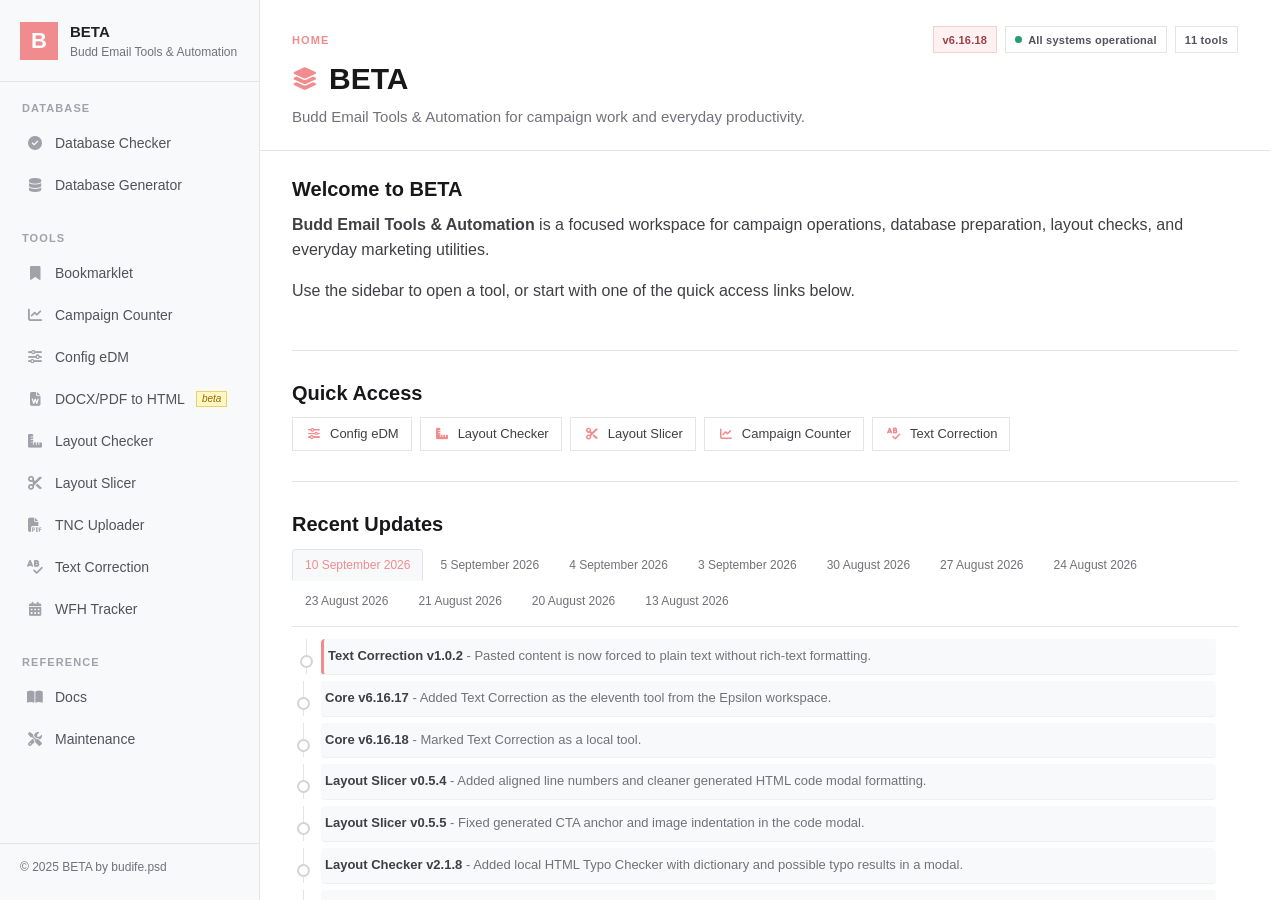
==== commit 55737d5a: "Rename Doc to HTML display label" ====
--- a/index.html
+++ b/index.html
@@ -56,7 +56,7 @@
           </a>
           <a class="sidebar-link" href="doc-to-html" data-route>
             <i class="fa-solid fa-file-word" aria-hidden="true"></i>
-            <span>Doc to HTML</span>
+            <span>DOCX/PDF to HTML</span>
             <span class="tool-beta-badge">beta</span>
           </a>
           <a class="sidebar-link" href="layout-checker" data-route>
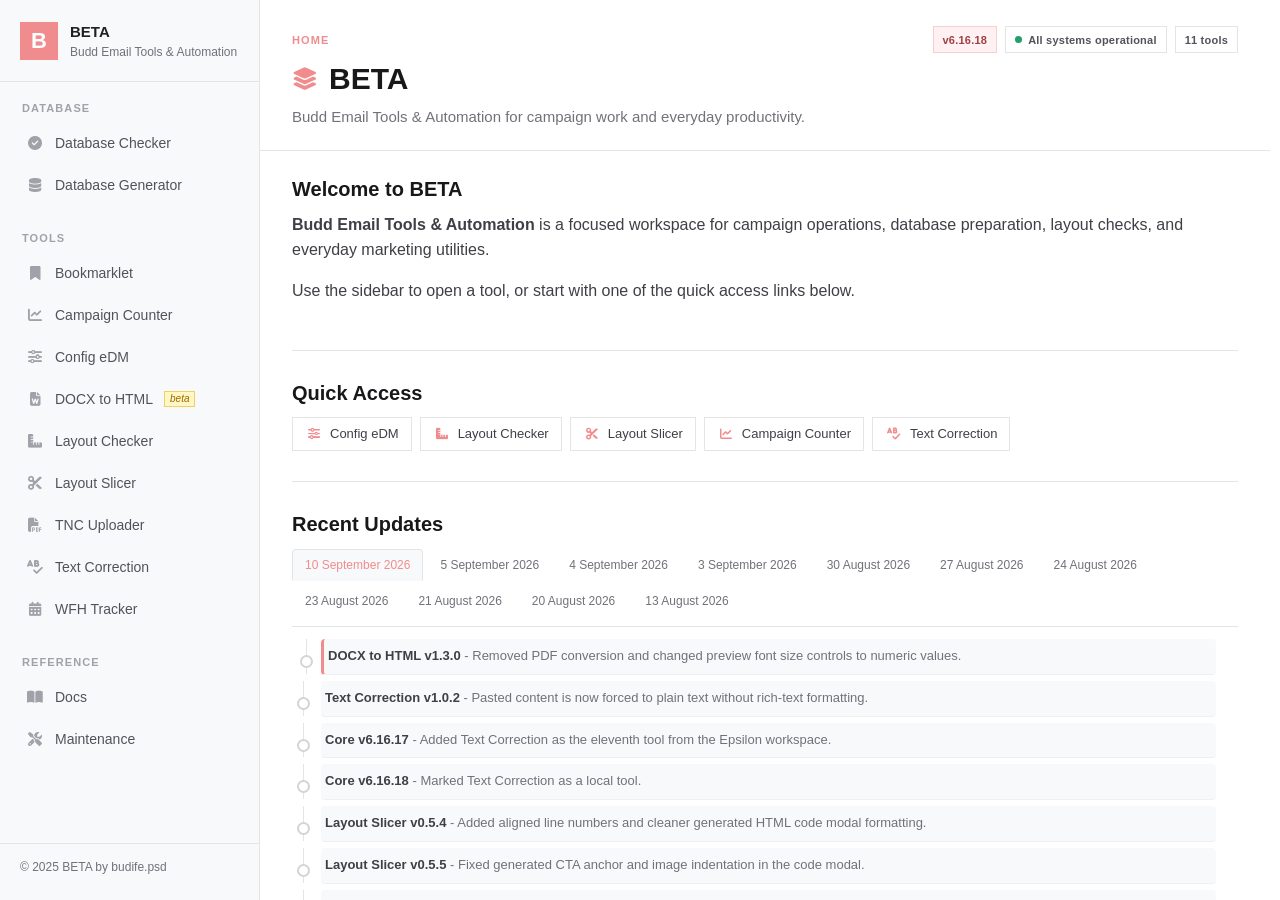
==== commit 6bdaec11: "Make converter DOCX-only with numeric font sizes" ====
--- a/index.html
+++ b/index.html
@@ -56,7 +56,7 @@
           </a>
           <a class="sidebar-link" href="doc-to-html" data-route>
             <i class="fa-solid fa-file-word" aria-hidden="true"></i>
-            <span>DOCX/PDF to HTML</span>
+            <span>DOCX to HTML</span>
             <span class="tool-beta-badge">beta</span>
           </a>
           <a class="sidebar-link" href="layout-checker" data-route>
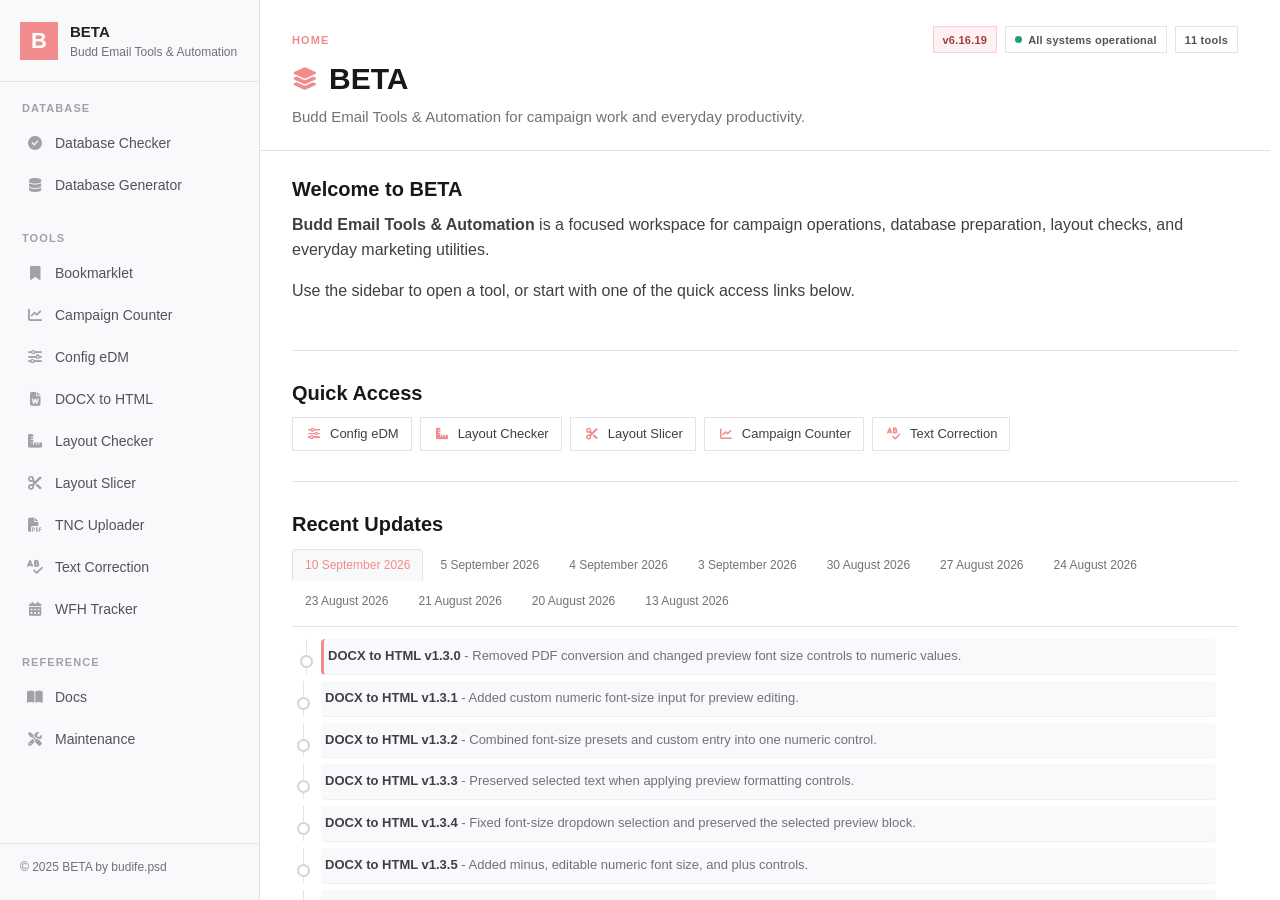
==== commit eb19dd53: "Remove DOCX to HTML beta badge" ====
--- a/index.html
+++ b/index.html
@@ -8,10 +8,10 @@
   <link rel="icon" type="image/svg+xml" href="favicon.svg">
   <link rel="icon" type="image/png" href="favicon.png">
   <link rel="preconnect" href="https://cdnjs.cloudflare.com" crossorigin>
-   <link rel="stylesheet" href="css/tokens.css?v=6.16.18">
-   <link rel="stylesheet" href="css/theme.css?v=6.16.18">
-   <link rel="stylesheet" href="css/app.css?v=6.16.18">
-   <link rel="stylesheet" href="css/controls.css?v=6.16.18">
+   <link rel="stylesheet" href="css/tokens.css?v=6.16.19">
+   <link rel="stylesheet" href="css/theme.css?v=6.16.19">
+   <link rel="stylesheet" href="css/app.css?v=6.16.19">
+   <link rel="stylesheet" href="css/controls.css?v=6.16.19">
   <link rel="stylesheet" href="https://cdnjs.cloudflare.com/ajax/libs/font-awesome/6.5.2/css/all.min.css">
 
   <title>BETA - Budd Email Tools &amp; Automation</title>
@@ -57,7 +57,6 @@
           <a class="sidebar-link" href="doc-to-html" data-route>
             <i class="fa-solid fa-file-word" aria-hidden="true"></i>
             <span>DOCX to HTML</span>
-            <span class="tool-beta-badge">beta</span>
           </a>
           <a class="sidebar-link" href="layout-checker" data-route>
             <i class="fa-solid fa-ruler-combined" aria-hidden="true"></i>
@@ -119,8 +118,8 @@
     </section>
   </div>
 
-  <script src="js/version-config.js?v=6.16.18"></script>
-  <script src="js/tool-versions.js?v=6.16.18"></script>
-  <script src="js/app.js?v=6.16.18" defer></script>
+  <script src="js/version-config.js?v=6.16.19"></script>
+  <script src="js/tool-versions.js?v=6.16.19"></script>
+  <script src="js/app.js?v=6.16.19" defer></script>
 </body>
 </html>
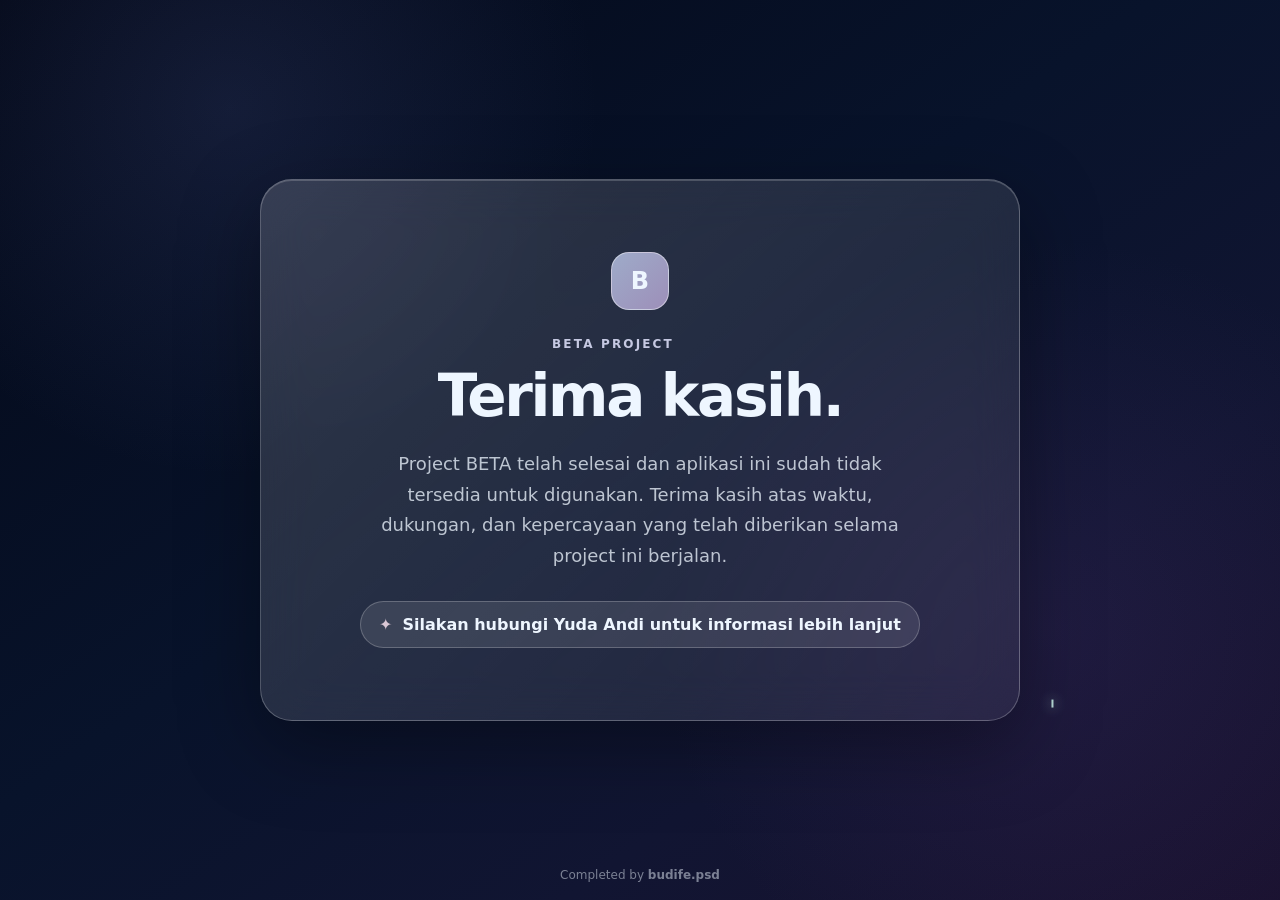
==== commit 0fd9d516: "Close BETA project with completion page" ====
--- a/index.html
+++ b/index.html
@@ -1,125 +1,114 @@
 <!DOCTYPE html>
-<html lang="en">
+<html lang="id">
 <head>
   <meta charset="UTF-8">
   <meta name="viewport" content="width=device-width, initial-scale=1.0">
-  <meta name="description" content="BETA - Budd Email Tools &amp; Automation">
-  <meta name="theme-color" content="#F18C8E">
-  <link rel="icon" type="image/svg+xml" href="favicon.svg">
-  <link rel="icon" type="image/png" href="favicon.png">
-  <link rel="preconnect" href="https://cdnjs.cloudflare.com" crossorigin>
-   <link rel="stylesheet" href="css/tokens.css?v=6.16.19">
-   <link rel="stylesheet" href="css/theme.css?v=6.16.19">
-   <link rel="stylesheet" href="css/app.css?v=6.16.19">
-   <link rel="stylesheet" href="css/controls.css?v=6.16.19">
-  <link rel="stylesheet" href="https://cdnjs.cloudflare.com/ajax/libs/font-awesome/6.5.2/css/all.min.css">
-
-  <title>BETA - Budd Email Tools &amp; Automation</title>
+  <meta name="description" content="BETA project completion notice">
+  <meta name="theme-color" content="#172554">
+  <title>BETA | Project Completed</title>
+  <style>
+    :root { color-scheme: dark; font-family: Inter, ui-sans-serif, system-ui, -apple-system, BlinkMacSystemFont, "Segoe UI", sans-serif; background: #081226; color: #eef6ff; }
+    * { box-sizing: border-box; }
+    body { display: grid; min-width: 320px; min-height: 100vh; margin: 0; background: radial-gradient(circle at 18% 12%, rgba(91,105,173,.18), transparent 28%), radial-gradient(circle at 82% 70%, rgba(83,54,121,.2), transparent 32%), linear-gradient(145deg, #030817 0%, #08132b 45%, #111532 72%, #1a1230 100%); }
+    #fireworks { position: fixed; inset: 0; z-index: 0; width: 100%; height: 100%; pointer-events: none; }
+    main { display: grid; place-items: center; width: min(100% - 32px, 760px); margin: auto; }
+    .glass-card { position: relative; z-index: 1; width: 100%; padding: clamp(32px, 7vw, 72px); text-align: center; background: linear-gradient(135deg, rgba(255,255,255,.16), rgba(255,255,255,.06)); border: 1px solid rgba(255,255,255,.24); border-radius: 32px; box-shadow: 0 24px 80px rgba(0,0,0,.35), inset 0 1px rgba(255,255,255,.18); backdrop-filter: blur(24px); -webkit-backdrop-filter: blur(24px); }
+    .brand { display: inline-grid; width: 58px; height: 58px; place-items: center; margin-bottom: 24px; font-size: 24px; font-weight: 800; background: linear-gradient(135deg, #9eabc9, #9d8fb9); border: 1px solid rgba(255,255,255,.45); border-radius: 18px; }
+    .eyebrow { margin: 0 0 12px; color: #c6c9e2; font-size: 12px; font-weight: 700; letter-spacing: .18em; text-transform: uppercase; }
+    h1 { margin: 0; font-size: clamp(32px, 7vw, 58px); line-height: 1.05; letter-spacing: -.04em; }
+    p { max-width: 560px; margin: 22px auto 0; color: rgba(238,246,255,.76); font-size: clamp(15px, 2vw, 18px); line-height: 1.7; }
+    .contact { display: inline-flex; gap: 10px; align-items: center; margin-top: 30px; padding: 13px 18px; font-weight: 700; background: rgba(255,255,255,.1); border: 1px solid rgba(255,255,255,.22); border-radius: 999px; }
+    .contact::before { content: "✦"; color: #d9c7d5; }
+    footer { position: fixed; right: 24px; bottom: 18px; left: 24px; color: rgba(238,246,255,.48); font-size: 12px; text-align: center; }
+    @media (max-width: 520px) { body { overflow: auto; } .glass-card { border-radius: 24px; } footer { position: static; margin: 20px 0; } }
+  </style>
 </head>
 <body>
-  <div class="app-shell">
-    <aside class="app-sidebar" id="app-sidebar" aria-label="Main navigation">
-      <a class="sidebar-brand" href="./" data-route>
-        <span class="brand-mark" aria-hidden="true">B</span>
-        <span>
-          <strong>BETA</strong>
-          <small>Budd Email Tools &amp; Automation</small>
-        </span>
-      </a>
+  <canvas id="fireworks" aria-hidden="true"></canvas>
+  <main>
+    <section class="glass-card" aria-labelledby="page-title">
+      <div class="brand" aria-hidden="true">B</div>
+      <p class="eyebrow">BETA project</p>
+      <h1 id="page-title">Terima kasih.</h1>
+      <p>Project BETA telah selesai dan aplikasi ini sudah tidak tersedia untuk digunakan. Terima kasih atas waktu, dukungan, dan kepercayaan yang telah diberikan selama project ini berjalan.</p>
+      <div class="contact">Silakan hubungi Yuda Andi untuk informasi lebih lanjut</div>
+    </section>
+    <footer>Completed by <strong>budife.psd</strong></footer>
+  </main>
+  <script>
+    (() => {
+      const canvas = document.getElementById('fireworks');
+      const context = canvas.getContext('2d');
+      if (!context || window.matchMedia('(prefers-reduced-motion: reduce)').matches) return;
+      const rockets = [];
+      const sparks = [];
+      const colors = ['#e7eefc', '#c9c2f5', '#e8c9dc', '#ead7b7', '#b9ddd8'];
+      let width = 0;
+      let height = 0;
+      let lastLaunch = 0;
+      let lastFrame = 0;
 
-      <nav class="sidebar-navigation">
-        <div class="nav-group">
-          <p class="nav-group-label">Database</p>
-          <a class="sidebar-link" href="database-checker" data-route>
-            <i class="fa-solid fa-circle-check" aria-hidden="true"></i>
-            <span>Database Checker</span>
-          </a>
-          <a class="sidebar-link" href="database-generator" data-route>
-            <i class="fa-solid fa-database" aria-hidden="true"></i>
-            <span>Database Generator</span>
-          </a>
-        </div>
+      function resize() {
+        const ratio = Math.min(window.devicePixelRatio || 1, 2);
+        width = window.innerWidth;
+        height = window.innerHeight;
+        canvas.width = width * ratio;
+        canvas.height = height * ratio;
+        canvas.style.width = `${width}px`;
+        canvas.style.height = `${height}px`;
+        context.setTransform(ratio, 0, 0, ratio, 0, 0);
+      }
 
-        <div class="nav-group">
-          <p class="nav-group-label">Tools</p>
-          <a class="sidebar-link" href="bookmarklet" data-route>
-            <i class="fa-solid fa-bookmark" aria-hidden="true"></i>
-            <span>Bookmarklet</span>
-          </a>
-          <a class="sidebar-link" href="campaign-counter" data-route>
-            <i class="fa-solid fa-chart-line" aria-hidden="true"></i>
-            <span>Campaign Counter</span>
-          </a>
-          <a class="sidebar-link" href="config-edm" data-route>
-            <i class="fa-solid fa-sliders" aria-hidden="true"></i>
-            <span>Config eDM</span>
-          </a>
-          <a class="sidebar-link" href="doc-to-html" data-route>
-            <i class="fa-solid fa-file-word" aria-hidden="true"></i>
-            <span>DOCX to HTML</span>
-          </a>
-          <a class="sidebar-link" href="layout-checker" data-route>
-            <i class="fa-solid fa-ruler-combined" aria-hidden="true"></i>
-            <span>Layout Checker</span>
-          </a>
-          <a class="sidebar-link" href="layout-slicer" data-route>
-            <i class="fa-solid fa-scissors" aria-hidden="true"></i>
-            <span>Layout Slicer</span>
-          </a>
-          <a class="sidebar-link" href="tnc-uploader" data-route>
-            <i class="fa-solid fa-file-pdf" aria-hidden="true"></i>
-            <span>TNC Uploader</span>
-          </a>
-          <a class="sidebar-link" href="text-correction" data-route>
-            <i class="fa-solid fa-spell-check" aria-hidden="true"></i>
-            <span>Text Correction</span>
-          </a>
-          <a class="sidebar-link" href="wfh-tracker" data-route>
-            <i class="fa-solid fa-calendar-days" aria-hidden="true"></i>
-            <span>WFH Tracker</span>
-          </a>
-        </div>
+      function launch() {
+        rockets.push({ x: width * (.15 + Math.random() * .7), y: height + 12, target: height * (.18 + Math.random() * .34), speed: 380 + Math.random() * 100, color: colors[Math.floor(Math.random() * colors.length)] });
+      }
 
-        <div class="nav-group">
-          <p class="nav-group-label">Reference</p>
-          <a class="sidebar-link" href="docs" data-route>
-            <i class="fa-solid fa-book-open" aria-hidden="true"></i>
-            <span>Docs</span>
-          </a>
-          <a class="sidebar-link" href="maintenance" data-route>
-            <i class="fa-solid fa-screwdriver-wrench" aria-hidden="true"></i>
-            <span>Maintenance</span>
-          </a>
-        </div>
-      </nav>
+      function explode(rocket) {
+        for (let index = 0; index < 42; index += 1) {
+          const angle = (Math.PI * 2 * index) / 34;
+          const speed = 110 + Math.random() * 190;
+          sparks.push({ x: rocket.x, y: rocket.y, vx: Math.cos(angle) * speed, vy: Math.sin(angle) * speed, life: 1, decay: .35 + Math.random() * .18, size: 1.5 + Math.random() * 1.5, color: rocket.color });
+        }
+      }
 
-      <footer class="sidebar-footer">
-        <p>&copy; <span id="footer-year">2025</span> BETA by <span>budife.psd</span></p>
-      </footer>
-    </aside>
+      function frame(time) {
+        const delta = Math.min((time - lastFrame) / 1000 || 0, .033);
+        lastFrame = time;
+        context.clearRect(0, 0, width, height);
+        if (time - lastLaunch > 1700) { launch(); lastLaunch = time; }
 
-    <div class="sidebar-backdrop" id="sidebar-backdrop" hidden></div>
+        rockets.forEach((rocket, index) => {
+          rocket.y -= rocket.speed * delta;
+          context.fillStyle = rocket.color;
+          context.shadowBlur = 12;
+          context.shadowColor = rocket.color;
+          context.fillRect(rocket.x, rocket.y, 2, 8);
+          context.shadowBlur = 0;
+          if (rocket.y <= rocket.target) { explode(rocket); rockets.splice(index, 1); }
+        });
 
-    <section class="app-content">
-      <header class="mobile-header">
-        <button class="menu-toggle" id="menu-toggle" type="button" aria-controls="app-sidebar" aria-expanded="false">
-          <i class="fa-solid fa-bars" aria-hidden="true"></i>
-          <span class="sr-only">Open navigation</span>
-        </button>
-        <a href="./" data-route>BETA</a>
-      </header>
+        sparks.forEach((spark, index) => {
+          spark.x += spark.vx * delta;
+          spark.y += spark.vy * delta;
+          spark.vy += 135 * delta;
+          spark.life -= spark.decay * delta;
+          context.globalAlpha = Math.max(0, spark.life);
+          context.fillStyle = spark.color;
+          context.shadowBlur = 9;
+          context.shadowColor = spark.color;
+          context.fillRect(spark.x, spark.y, spark.size, spark.size);
+          if (spark.life <= 0) sparks.splice(index, 1);
+        });
+        context.shadowBlur = 0;
+        context.globalAlpha = 1;
+        window.requestAnimationFrame(frame);
+      }
 
-      <main class="content-viewport" id="content-viewport" tabindex="-1">
-        <div class="content-loading" role="status">
-          <i class="fa-solid fa-circle-notch fa-spin" aria-hidden="true"></i>
-          <span>Loading tool...</span>
-        </div>
-      </main>
-    </section>
-  </div>
-
-  <script src="js/version-config.js?v=6.16.19"></script>
-  <script src="js/tool-versions.js?v=6.16.19"></script>
-  <script src="js/app.js?v=6.16.19" defer></script>
+      resize();
+      window.addEventListener('resize', resize);
+      launch();
+      window.requestAnimationFrame(frame);
+    })();
+  </script>
 </body>
 </html>
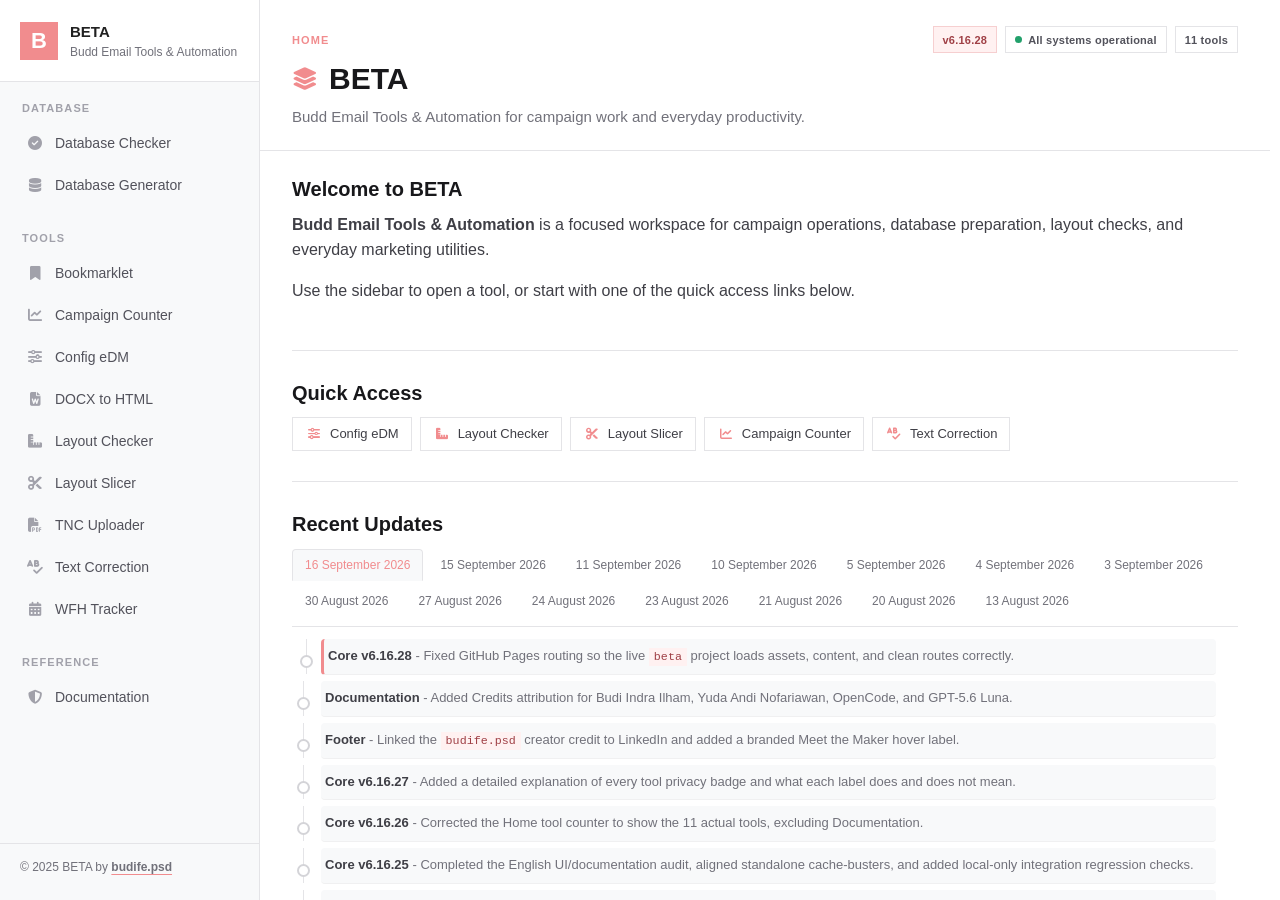
==== commit c2ee0439: "Restore BETA application snapshot and update creator link" ====
--- a/index.html
+++ b/index.html
@@ -1,114 +1,121 @@
 <!DOCTYPE html>
-<html lang="id">
+<html lang="en">
 <head>
   <meta charset="UTF-8">
   <meta name="viewport" content="width=device-width, initial-scale=1.0">
-  <meta name="description" content="BETA project completion notice">
-  <meta name="theme-color" content="#172554">
-  <title>BETA | Project Completed</title>
-  <style>
-    :root { color-scheme: dark; font-family: Inter, ui-sans-serif, system-ui, -apple-system, BlinkMacSystemFont, "Segoe UI", sans-serif; background: #081226; color: #eef6ff; }
-    * { box-sizing: border-box; }
-    body { display: grid; min-width: 320px; min-height: 100vh; margin: 0; background: radial-gradient(circle at 18% 12%, rgba(91,105,173,.18), transparent 28%), radial-gradient(circle at 82% 70%, rgba(83,54,121,.2), transparent 32%), linear-gradient(145deg, #030817 0%, #08132b 45%, #111532 72%, #1a1230 100%); }
-    #fireworks { position: fixed; inset: 0; z-index: 0; width: 100%; height: 100%; pointer-events: none; }
-    main { display: grid; place-items: center; width: min(100% - 32px, 760px); margin: auto; }
-    .glass-card { position: relative; z-index: 1; width: 100%; padding: clamp(32px, 7vw, 72px); text-align: center; background: linear-gradient(135deg, rgba(255,255,255,.16), rgba(255,255,255,.06)); border: 1px solid rgba(255,255,255,.24); border-radius: 32px; box-shadow: 0 24px 80px rgba(0,0,0,.35), inset 0 1px rgba(255,255,255,.18); backdrop-filter: blur(24px); -webkit-backdrop-filter: blur(24px); }
-    .brand { display: inline-grid; width: 58px; height: 58px; place-items: center; margin-bottom: 24px; font-size: 24px; font-weight: 800; background: linear-gradient(135deg, #9eabc9, #9d8fb9); border: 1px solid rgba(255,255,255,.45); border-radius: 18px; }
-    .eyebrow { margin: 0 0 12px; color: #c6c9e2; font-size: 12px; font-weight: 700; letter-spacing: .18em; text-transform: uppercase; }
-    h1 { margin: 0; font-size: clamp(32px, 7vw, 58px); line-height: 1.05; letter-spacing: -.04em; }
-    p { max-width: 560px; margin: 22px auto 0; color: rgba(238,246,255,.76); font-size: clamp(15px, 2vw, 18px); line-height: 1.7; }
-    .contact { display: inline-flex; gap: 10px; align-items: center; margin-top: 30px; padding: 13px 18px; font-weight: 700; background: rgba(255,255,255,.1); border: 1px solid rgba(255,255,255,.22); border-radius: 999px; }
-    .contact::before { content: "✦"; color: #d9c7d5; }
-    footer { position: fixed; right: 24px; bottom: 18px; left: 24px; color: rgba(238,246,255,.48); font-size: 12px; text-align: center; }
-    @media (max-width: 520px) { body { overflow: auto; } .glass-card { border-radius: 24px; } footer { position: static; margin: 20px 0; } }
-  </style>
+  <meta name="description" content="BETA - Budd Email Tools &amp; Automation">
+  <meta name="theme-color" content="#F18C8E">
+  <link rel="icon" type="image/svg+xml" href="favicon.svg">
+  <link rel="icon" type="image/png" href="favicon.png">
+  <link rel="preconnect" href="https://cdnjs.cloudflare.com" crossorigin>
+   <link rel="stylesheet" href="css/tokens.css?v=6.16.27">
+   <link rel="stylesheet" href="css/theme.css?v=6.16.28">
+   <link rel="stylesheet" href="css/app.css?v=6.16.28">
+   <link rel="stylesheet" href="css/controls.css?v=6.16.27">
+  <link rel="stylesheet" href="https://cdnjs.cloudflare.com/ajax/libs/font-awesome/6.5.2/css/all.min.css">
+
+  <title>BETA - Budd Email Tools &amp; Automation</title>
 </head>
 <body>
-  <canvas id="fireworks" aria-hidden="true"></canvas>
-  <main>
-    <section class="glass-card" aria-labelledby="page-title">
-      <div class="brand" aria-hidden="true">B</div>
-      <p class="eyebrow">BETA project</p>
-      <h1 id="page-title">Terima kasih.</h1>
-      <p>Project BETA telah selesai dan aplikasi ini sudah tidak tersedia untuk digunakan. Terima kasih atas waktu, dukungan, dan kepercayaan yang telah diberikan selama project ini berjalan.</p>
-      <div class="contact">Silakan hubungi Yuda Andi untuk informasi lebih lanjut</div>
+  <div class="app-shell">
+    <aside class="app-sidebar" id="app-sidebar" aria-label="Main navigation">
+      <a class="sidebar-brand" href="./" data-route>
+        <span class="brand-mark" aria-hidden="true">B</span>
+        <span>
+          <strong>BETA</strong>
+          <small>Budd Email Tools &amp; Automation</small>
+        </span>
+      </a>
+
+      <nav class="sidebar-navigation">
+        <div class="nav-group">
+          <p class="nav-group-label">Database</p>
+          <a class="sidebar-link" href="database-checker" data-route>
+            <i class="fa-solid fa-circle-check" aria-hidden="true"></i>
+            <span>Database Checker</span>
+          </a>
+          <a class="sidebar-link" href="database-generator" data-route>
+            <i class="fa-solid fa-database" aria-hidden="true"></i>
+            <span>Database Generator</span>
+          </a>
+        </div>
+
+        <div class="nav-group">
+          <p class="nav-group-label">Tools</p>
+          <a class="sidebar-link" href="bookmarklet" data-route>
+            <i class="fa-solid fa-bookmark" aria-hidden="true"></i>
+            <span>Bookmarklet</span>
+          </a>
+          <a class="sidebar-link" href="campaign-counter" data-route>
+            <i class="fa-solid fa-chart-line" aria-hidden="true"></i>
+            <span>Campaign Counter</span>
+          </a>
+          <a class="sidebar-link" href="config-edm" data-route>
+            <i class="fa-solid fa-sliders" aria-hidden="true"></i>
+            <span>Config eDM</span>
+          </a>
+          <a class="sidebar-link" href="doc-to-html" data-route>
+            <i class="fa-solid fa-file-word" aria-hidden="true"></i>
+            <span>DOCX to HTML</span>
+          </a>
+          <a class="sidebar-link" href="layout-checker" data-route>
+            <i class="fa-solid fa-ruler-combined" aria-hidden="true"></i>
+            <span>Layout Checker</span>
+          </a>
+          <a class="sidebar-link" href="layout-slicer" data-route>
+            <i class="fa-solid fa-scissors" aria-hidden="true"></i>
+            <span>Layout Slicer</span>
+          </a>
+          <a class="sidebar-link" href="tnc-uploader" data-route>
+            <i class="fa-solid fa-file-pdf" aria-hidden="true"></i>
+            <span>TNC Uploader</span>
+          </a>
+          <a class="sidebar-link" href="text-correction" data-route>
+            <i class="fa-solid fa-spell-check" aria-hidden="true"></i>
+            <span>Text Correction</span>
+          </a>
+          <a class="sidebar-link" href="wfh-tracker" data-route>
+            <i class="fa-solid fa-calendar-days" aria-hidden="true"></i>
+            <span>WFH Tracker</span>
+          </a>
+        </div>
+
+        <div class="nav-group">
+          <p class="nav-group-label">Reference</p>
+          <a class="sidebar-link" href="docs" data-route>
+            <i class="fa-solid fa-shield-halved" aria-hidden="true"></i>
+            <span>Documentation</span>
+          </a>
+        </div>
+      </nav>
+
+      <footer class="sidebar-footer">
+        <p>&copy; <span id="footer-year">2025</span> BETA by <a href="https://www.linkedin.com/in/budife/" target="_blank" rel="noopener noreferrer" data-tooltip="Meet the Maker" aria-label="Meet the Maker">budife.psd</a></p>
+      </footer>
+    </aside>
+
+    <div class="sidebar-backdrop" id="sidebar-backdrop" hidden></div>
+
+    <section class="app-content">
+      <header class="mobile-header">
+        <button class="menu-toggle" id="menu-toggle" type="button" aria-controls="app-sidebar" aria-expanded="false">
+          <i class="fa-solid fa-bars" aria-hidden="true"></i>
+          <span class="sr-only">Open navigation</span>
+        </button>
+        <a href="./" data-route>BETA</a>
+      </header>
+
+      <main class="content-viewport" id="content-viewport" tabindex="-1">
+        <div class="content-loading" role="status">
+          <i class="fa-solid fa-circle-notch fa-spin" aria-hidden="true"></i>
+          <span>Loading tool...</span>
+        </div>
+      </main>
     </section>
-    <footer>Completed by <strong>budife.psd</strong></footer>
-  </main>
-  <script>
-    (() => {
-      const canvas = document.getElementById('fireworks');
-      const context = canvas.getContext('2d');
-      if (!context || window.matchMedia('(prefers-reduced-motion: reduce)').matches) return;
-      const rockets = [];
-      const sparks = [];
-      const colors = ['#e7eefc', '#c9c2f5', '#e8c9dc', '#ead7b7', '#b9ddd8'];
-      let width = 0;
-      let height = 0;
-      let lastLaunch = 0;
-      let lastFrame = 0;
+  </div>
 
-      function resize() {
-        const ratio = Math.min(window.devicePixelRatio || 1, 2);
-        width = window.innerWidth;
-        height = window.innerHeight;
-        canvas.width = width * ratio;
-        canvas.height = height * ratio;
-        canvas.style.width = `${width}px`;
-        canvas.style.height = `${height}px`;
-        context.setTransform(ratio, 0, 0, ratio, 0, 0);
-      }
-
-      function launch() {
-        rockets.push({ x: width * (.15 + Math.random() * .7), y: height + 12, target: height * (.18 + Math.random() * .34), speed: 380 + Math.random() * 100, color: colors[Math.floor(Math.random() * colors.length)] });
-      }
-
-      function explode(rocket) {
-        for (let index = 0; index < 42; index += 1) {
-          const angle = (Math.PI * 2 * index) / 34;
-          const speed = 110 + Math.random() * 190;
-          sparks.push({ x: rocket.x, y: rocket.y, vx: Math.cos(angle) * speed, vy: Math.sin(angle) * speed, life: 1, decay: .35 + Math.random() * .18, size: 1.5 + Math.random() * 1.5, color: rocket.color });
-        }
-      }
-
-      function frame(time) {
-        const delta = Math.min((time - lastFrame) / 1000 || 0, .033);
-        lastFrame = time;
-        context.clearRect(0, 0, width, height);
-        if (time - lastLaunch > 1700) { launch(); lastLaunch = time; }
-
-        rockets.forEach((rocket, index) => {
-          rocket.y -= rocket.speed * delta;
-          context.fillStyle = rocket.color;
-          context.shadowBlur = 12;
-          context.shadowColor = rocket.color;
-          context.fillRect(rocket.x, rocket.y, 2, 8);
-          context.shadowBlur = 0;
-          if (rocket.y <= rocket.target) { explode(rocket); rockets.splice(index, 1); }
-        });
-
-        sparks.forEach((spark, index) => {
-          spark.x += spark.vx * delta;
-          spark.y += spark.vy * delta;
-          spark.vy += 135 * delta;
-          spark.life -= spark.decay * delta;
-          context.globalAlpha = Math.max(0, spark.life);
-          context.fillStyle = spark.color;
-          context.shadowBlur = 9;
-          context.shadowColor = spark.color;
-          context.fillRect(spark.x, spark.y, spark.size, spark.size);
-          if (spark.life <= 0) sparks.splice(index, 1);
-        });
-        context.shadowBlur = 0;
-        context.globalAlpha = 1;
-        window.requestAnimationFrame(frame);
-      }
-
-      resize();
-      window.addEventListener('resize', resize);
-      launch();
-      window.requestAnimationFrame(frame);
-    })();
-  </script>
+  <script src="js/version-config.js?v=6.16.28"></script>
+  <script src="js/tool-versions.js?v=6.16.27"></script>
+   <script src="js/app.js?v=6.16.28" defer></script>
 </body>
 </html>
--- a/css/tokens.css
+++ b/css/tokens.css
@@ -0,0 +1,71 @@
+:root {
+  /* Brand */
+  --ui-accent: #f18c8e;
+  --ui-accent-hover: #df777a;
+  --ui-accent-dark: #9f3f45;
+  --ui-accent-soft: #fff1f1;
+
+  /* Neutral */
+  --ui-text: #212121;
+  --ui-text-secondary: #52525b;
+  --ui-muted: #71717a;
+  --ui-border: #e4e4e7;
+  --ui-border-strong: #d4d4d8;
+  --ui-background: #ffffff;
+  --ui-surface: #f8f9fa;
+  --ui-surface-muted: #f4f4f5;
+
+  /* Feedback */
+  --ui-success: #166534;
+  --ui-success-bg: #f0fdf4;
+  --ui-success-border: #bbf7d0;
+  --ui-error: #b91c1c;
+  --ui-error-bg: #fef2f2;
+  --ui-error-border: #fecaca;
+
+  /* Typography */
+  --ui-font: "Segoe UI", -apple-system, BlinkMacSystemFont, "Helvetica Neue",
+    Arial, sans-serif;
+  --ui-font-mono: Consolas, Monaco, "Courier New", monospace;
+  --ui-weight-light: 300;
+  --ui-weight-regular: 400;
+  --ui-weight-medium: 500;
+  --ui-weight-semibold: 600;
+  --ui-control-font-size: 12px;
+  --ui-control-line-height: 1.35;
+  --ui-control-min-height: 28px;
+
+  /* Spacing */
+  --ui-space-1: 4px;
+  --ui-space-2: 8px;
+  --ui-space-3: 12px;
+  --ui-space-4: 16px;
+  --ui-space-6: 24px;
+  --ui-space-8: 32px;
+
+  /* Shape and depth */
+  --ui-radius-control: 2px;
+  --ui-radius-panel: 2px;
+  --ui-border-default: 1px solid var(--ui-border);
+  --ui-shadow-modal: 0 6px 18px rgb(0 0 0 / 14%);
+
+  /* Layout */
+  --ui-sidebar-width: clamp(260px, 19vw, 288px);
+  --ui-content-gap: clamp(4px, 0.6vw, 12px);
+  --ui-page-padding: clamp(12px, 1.7vw, 32px);
+
+  /* Motion */
+  --ui-duration-fast: 150ms;
+  --ui-duration-normal: 200ms;
+}
+
+@media (prefers-reduced-motion: reduce) {
+  *,
+  *::before,
+  *::after {
+    scroll-behavior: auto !important;
+    transition-duration: 0.01ms !important;
+    animation-duration: 0.01ms !important;
+    animation-iteration-count: 1 !important;
+  }
+}
--- a/css/theme.css
+++ b/css/theme.css
@@ -0,0 +1,739 @@
+/* ===================================
+   THEME - RED & WHITE (with Dark Mode)
+   =================================== */
+/* ===================================
+   THEME - RED & WHITE (with Dark Mode)
+   =================================== */
+:root {
+  /* ===================================
+     BASE PALETTE - Light Mode
+     =================================== */
+  --bg: var(--ui-background);
+  --surface: var(--ui-background);
+  --text: var(--ui-text);
+  --text-muted: var(--ui-muted);
+  
+  /* ===================================
+     PRIMARY RED PALETTE
+     =================================== */
+  --red-50: var(--ui-accent-soft);
+  --red-500: var(--ui-accent);
+  --red-600: var(--ui-error);
+  
+  /* ===================================
+     SEMANTIC COLORS
+     =================================== */
+  --primary: var(--red-500);
+  --primary-hover: var(--ui-accent-hover);
+  --accent: var(--red-500);
+  --accent-hover: var(--ui-accent-hover);
+  
+  --success: var(--ui-success);
+  --success-hover: var(--ui-success);
+  --warning: #D97706;
+  --warning-hover: #B45309;
+  --error: var(--ui-error);
+  --error-hover: var(--ui-error);
+  --info: #2563EB;
+  --info-hover: #1D4ED8;
+  
+  /* ===================================
+     NEUTRAL COLORS
+     =================================== */
+  --gray-100: var(--ui-surface-muted);
+  --gray-200: var(--ui-border);
+  --gray-300: var(--ui-border-strong);
+  --gray-400: #9CA3AF;
+  
+  /* ===================================
+     SYSTEM COLORS
+     =================================== */
+  --border: var(--gray-200);
+  --divider: var(--gray-300);
+  --hover: var(--red-50);
+  --focus: var(--primary);
+  --disabled: var(--gray-400);
+  
+  /* ===================================
+     COMPONENT COLORS
+     =================================== */
+  --btn-primary-bg: var(--primary);
+  --btn-secondary-bg: #F9FAFB;
+  --btn-danger-bg: var(--error);
+  
+  --link: var(--primary);
+  --link-hover: var(--primary-hover);
+  
+  /* ===================================
+     OPACITY COLORS
+     =================================== */
+  --primary-opacity-10: rgba(232, 92, 65, 0.1);
+  --primary-opacity-20: rgba(232, 92, 65, 0.2);
+  --primary-opacity-30: rgba(232, 92, 65, 0.3);
+  
+  /* ===================================
+     GRADIENTS
+     =================================== */
+  --gradient-primary: var(--ui-accent);
+  --gradient-accent: var(--ui-accent);
+  --gradient-success: var(--ui-success);
+  --gradient-warning: var(--warning);
+  --gradient-error: var(--ui-error);
+  --gradient-surface: var(--ui-background);
+  
+  /* ===================================
+     SHADOWS - Minimized for Performance
+     =================================== */
+  --shadow-xs: none;
+  --shadow-sm: none;
+  --shadow-md: none;
+  --shadow-lg: none;
+  --shadow-xl: none;
+  --shadow-2xl: none;
+  --shadow-inner: none;
+  --shadow-colored: none;
+  
+  /* ===================================
+     TYPOGRAPHY
+     =================================== */
+  --font-family-base: var(--ui-font);
+  --font-family-mono: var(--ui-font-mono);
+  
+  --font-size-xs: 0.75rem;
+  --font-size-sm: 0.875rem;
+  --font-size-base: 1rem;
+  --font-size-lg: 1.125rem;
+  --font-size-xl: 1.25rem;
+  --font-size-2xl: 1.5rem;
+  --font-size-3xl: 1.875rem;
+  
+  --font-weight-normal: var(--ui-weight-regular);
+  --font-weight-medium: var(--ui-weight-medium);
+  --font-weight-semibold: var(--ui-weight-semibold);
+  --font-weight-bold: 700;
+  
+  --line-height-tight: 1.25;
+  --line-height-normal: 1.5;
+  --line-height-relaxed: 1.75;
+  
+  /* ===================================
+     SPACING
+     =================================== */
+  --space-1: 0.25rem;
+  --space-2: 0.5rem;
+  --space-3: 0.75rem;
+  --space-4: 1rem;
+  --space-5: 1.25rem;
+  --space-6: 1.5rem;
+  --space-8: 2rem;
+  --space-10: 2.5rem;
+  --space-12: 3rem;
+  --space-16: 4rem;
+  
+  /* Aliases for convenience */
+  --space-xs: var(--space-1);
+  --space-sm: var(--space-2);
+  --space-md: var(--space-4);
+  --space-lg: var(--space-6);
+  --space-xl: var(--space-8);
+  --space-2xl: var(--space-12);
+  --space-3xl: var(--space-16);
+  
+  /* ===================================
+     BORDER RADIUS
+     =================================== */
+  --radius-none: 0;
+  --radius-sm: 0.25rem;
+  --radius-md: 0.375rem;
+  --radius-lg: 0.5rem;
+  --radius-xl: 0.75rem;
+  --radius-full: 9999px;
+  
+  /* ===================================
+     TRANSITIONS - Disabled for Performance
+     =================================== */
+  --transition-fast: var(--ui-duration-fast);
+  --transition-normal: var(--ui-duration-normal);
+  
+  /* Status backgrounds */
+  --success-bg: rgba(34, 197, 94, 0.1);
+  --warning-bg: rgba(245, 158, 11, 0.1);
+  --error-bg: rgba(239, 68, 68, 0.1);
+  --info-bg: rgba(59, 130, 246, 0.1);
+  
+  /* ===================================
+     Z-INDEX
+     =================================== */
+  --z-dropdown: 1020;
+  --z-sticky: 1020;
+  --z-fixed: 1030;
+  --z-header: 1030;
+  --z-footer: 1010;
+  --z-modal-backdrop: 1040;
+  --z-modal: 1050;
+  --z-popover: 1060;
+  --z-tooltip: 1070;
+  --z-toast: 1080;
+  --z-maximum: 9999;
+  
+  /* ===================================
+     EFFECTS
+     =================================== */
+  --focus-ring: 0 0 0 2px var(--primary-opacity-20);
+  --header-height: 64px;
+  --border-width: 1px;
+  
+  /* ===================================
+     LEGACY MAPPINGS (for backward compatibility)
+     =================================== */
+  --accent-primary: var(--primary);
+  --text-secondary: var(--text-muted);
+  --toast-success: var(--success);
+  --toast-warning: var(--warning);
+  --toast-error: var(--error);
+  --toast-info: var(--info);
+  
+  --color-primary: var(--primary);
+  --color-primary-hover: var(--primary-hover);
+  --color-accent: var(--accent);
+  --color-accent-hover: var(--accent-hover);
+  --color-success: var(--success);
+  --color-success-hover: var(--success-hover);
+  --color-warning: var(--warning);
+  --color-warning-hover: var(--warning-hover);
+  --color-error: var(--error);
+  --color-error-hover: var(--error-hover);
+  --color-info: var(--info);
+  --color-info-hover: var(--info-hover);
+  
+  --bg-primary: var(--bg);
+  --bg-secondary: var(--surface);
+  --bg-glass: rgba(255, 255, 255, 0.95);
+  --bg-overlay: var(--primary-opacity-10);
+  --bg-gradient: var(--gradient-surface);
+  --bg-gradient-alt: var(--ui-surface);
+  
+  --text-primary: var(--text);
+  --text-secondary: var(--text-muted);
+  --text-inverse: #ffffff;
+  --text-disabled: var(--disabled);
+  
+  --border-color: var(--border);
+  --border-focus: var(--focus);
+  --border-error: var(--error);
+  --border-success: var(--success);
+  --border-warning: var(--warning);
+}
+
+/* ===================================
+   THEME APPLICATION
+   =================================== */
+body {
+  color: var(--text);
+}
+
+/* Glass effect - Disabled for Performance */
+.glass {
+  background: rgba(255, 255, 255, 0.95);
+}
+
+.glass-light {
+  background: rgba(255, 255, 255, 0.8);
+}
+
+/* Focus styles */
+:focus-visible {
+  outline: 2px solid var(--focus);
+  outline-offset: 2px;
+}
+
+/* Shared compact field typography. Page-specific data/code editors may override it. */
+:where(
+  input:not([type="checkbox"]):not([type="radio"]):not([type="range"]):not([type="color"]):not([type="file"]),
+  select,
+  textarea
+) {
+  font-family: var(--ui-font);
+  font-size: var(--ui-control-font-size);
+  font-weight: var(--ui-weight-regular);
+  line-height: var(--ui-control-line-height);
+}
+
+/* ===================================
+   SCROLLBAR - Simplified
+   =================================== */
+::-webkit-scrollbar {
+  width: 8px;
+  height: 8px;
+}
+
+::-webkit-scrollbar-track {
+  background: #F3F4F6;
+}
+
+::-webkit-scrollbar-thumb {
+  background: #D1D5DB;
+  border-radius: 0;
+}
+
+::-webkit-scrollbar-thumb:hover {
+  background: #9CA3AF;
+}
+
+/* ===================================
+   SCROLLBAR STABILIZER - Prevent layout shift
+   =================================== */
+html {
+  scrollbar-gutter: stable; /* Reserve space for scrollbar */
+}
+
+/* Alternative for browsers that don't support scrollbar-gutter */
+@supports not (scrollbar-gutter: stable) {
+  html {
+    margin-left: calc(100vw - 100%);
+    margin-right: 0;
+  }
+}
+
+* {
+  scrollbar-width: thin;
+  scrollbar-color: var(--gray-300) var(--gray-100);
+}
+
+/* ===================================
+   FOOTER - Global Styles
+   =================================== */
+.footer {
+  background: #f8f9fa;
+  border-top: 2px solid #e5e7eb;
+  padding: 1rem 0;
+  color: var(--text);
+  position: relative;
+  z-index: var(--z-footer);
+}
+
+.footer-content {
+  display: flex;
+  justify-content: space-between;
+  align-items: center;
+  gap: var(--space-8);
+  max-width: 1200px;
+  margin: 0 auto;
+  position: relative;
+  z-index: 1;
+  padding: 0 var(--space-5);
+}
+
+@media (max-width: 768px) {
+  .footer-content {
+    flex-direction: column;
+    text-align: center;
+    gap: var(--space-4);
+  }
+  
+  .footer-text {
+    flex-direction: column;
+    gap: var(--space-2);
+  }
+  
+  .footer-link {
+    width: 48px;
+    height: 48px;
+  }
+}
+
+.footer-left {
+  flex: 1;
+}
+
+.footer-right {
+  display: flex;
+  align-items: center;
+}
+
+.footer-links {
+  display: flex;
+  gap: var(--space-3);
+}
+
+.footer-link {
+  display: flex;
+  align-items: center;
+  justify-content: center;
+  width: 40px;
+  height: 40px;
+  color: var(--text-muted);
+  text-decoration: none;
+  border-radius: 0;
+  position: relative;
+  overflow: hidden;
+  transition: all 0.2s ease;
+}
+
+.footer-link:hover {
+  color: var(--accent-primary);
+  background: rgba(241, 140, 142, 0.1);
+}
+
+.footer-link:focus {
+  outline: none;
+  outline-offset: 0;
+}
+
+.footer-link i {
+  color: var(--text-muted);
+  transition: color 0.2s ease;
+}
+
+.footer-link:hover i {
+  color: var(--accent-primary);
+}
+
+.footer-text {
+  font-size: var(--font-size-sm);
+  color: var(--text-muted);
+  margin: 0;
+  display: flex;
+  align-items: center;
+  gap: var(--space-3);
+  font-weight: var(--font-weight-medium);
+}
+
+.footer-text > a {
+  position: relative;
+  display: inline-block;
+  color: var(--ui-accent-dark);
+  font-weight: var(--ui-weight-semibold);
+  text-decoration: underline;
+  text-decoration-color: var(--ui-accent);
+  text-decoration-thickness: 1px;
+  text-underline-offset: 3px;
+}
+
+.footer-text > a:hover,
+.footer-text > a:focus-visible {
+  color: var(--ui-accent-dark);
+}
+
+.footer-text .fa-heart {
+  color: var(--accent-primary);
+  font-size: var(--font-size-base);
+}
+
+.footer-text .creator-link {
+  position: relative;
+  display: inline;
+  padding: 0;
+  color: var(--accent-primary);
+  background: none;
+  border: 0;
+  font: inherit;
+  font-weight: 600;
+  text-decoration: none;
+  cursor: pointer;
+}
+
+.footer-text .creator-link:hover,
+.footer-text .creator-link:focus-visible {
+  color: var(--accent-hover);
+}
+
+.footer-text .creator-popover {
+  position: absolute;
+  bottom: calc(100% + 10px);
+  left: 50%;
+  z-index: 30;
+  display: grid;
+  min-width: 124px;
+  gap: 2px;
+  padding: 8px 10px;
+  color: var(--text);
+  text-align: center;
+  background: #fff;
+  border: 1px solid var(--border);
+  opacity: 0;
+  pointer-events: none;
+  transform: translate(-50%, 4px);
+  transition: opacity .15s ease, transform .15s ease;
+}
+
+.footer-text .creator-popover strong {
+  color: #9f3f45;
+  font-size: 11px;
+  font-weight: 600;
+}
+
+.footer-text .creator-popover small {
+  color: var(--text-muted);
+  font-size: 10px;
+  font-weight: 400;
+}
+
+.footer-text .creator-link:hover .creator-popover,
+.footer-text .creator-link:focus-visible .creator-popover {
+  opacity: 1;
+  transform: translate(-50%, 0);
+}
+
+.footer-version {
+  color: #6C757D;
+  font-size: var(--font-size-xs);
+  background: #F8F9FA;
+  padding: 4px 10px;
+  margin-left: var(--space-3);
+  border: 1px solid #E9ECEF;
+  border-radius: 0;
+  font-weight: 600;
+  transition: all 0.2s ease;
+}
+
+.footer:hover .footer-version {
+  background: var(--red-500);
+  color: white;
+  border-color: var(--red-500);
+}
+
+.creator-modal[hidden] {
+  display: none;
+}
+
+.creator-modal {
+  position: fixed;
+  inset: 0;
+  z-index: 10000;
+  display: grid;
+  place-items: center;
+  padding: 24px;
+}
+
+.creator-modal-backdrop {
+  position: absolute;
+  inset: 0;
+  background: rgba(24, 24, 27, .42);
+}
+
+.creator-modal-card {
+  position: relative;
+  z-index: 1;
+  width: min(480px, 100%);
+  padding: 24px;
+  color: var(--text);
+  background: #fff;
+  border: 1px solid var(--border);
+}
+
+.creator-modal-close {
+  position: absolute;
+  top: 10px;
+  right: 10px;
+  display: grid;
+  place-items: center;
+  width: 32px;
+  height: 32px;
+  color: var(--text-muted);
+  background: #fff;
+  border: 1px solid var(--border);
+  font: inherit;
+  cursor: pointer;
+}
+
+.creator-modal-close:hover,
+.creator-modal-close:focus-visible {
+  color: var(--accent-hover);
+  border-color: var(--accent-primary);
+}
+
+.creator-modal-kicker {
+  margin: 0 0 4px;
+  color: var(--accent-primary);
+  font-size: 11px;
+  font-weight: 600;
+  letter-spacing: .08em;
+  text-transform: uppercase;
+}
+
+.creator-modal-header {
+  display: flex;
+  gap: 12px;
+  align-items: center;
+  padding-right: 36px;
+  margin-bottom: 18px;
+}
+
+.creator-modal-mark {
+  display: grid;
+  flex: 0 0 40px;
+  place-items: center;
+  width: 40px;
+  height: 40px;
+  color: #fff;
+  font-size: 22px;
+  font-weight: 700;
+  line-height: 1;
+  background: var(--accent-primary);
+}
+
+.creator-modal-card h2 {
+  margin: 0;
+  color: var(--text);
+  font-size: 24px;
+  font-weight: 600;
+}
+
+.creator-modal-card p {
+  margin: 0 0 12px;
+  color: var(--text-muted);
+  font-size: 14px;
+  line-height: 1.55;
+}
+
+.creator-modal-body {
+  padding: 16px;
+  margin-bottom: 14px;
+  background: var(--surface-muted, #fafafa);
+  border: 1px solid var(--border);
+}
+
+.creator-modal-body p:last-child {
+  margin-bottom: 0;
+}
+
+.creator-modal-actions {
+  display: flex;
+  flex-wrap: wrap;
+  gap: 8px;
+  margin-bottom: 14px;
+}
+
+.creator-modal-repo,
+.creator-modal-secondary {
+  display: inline-flex;
+  align-items: center;
+  justify-content: center;
+  min-height: 36px;
+  padding: 0 14px;
+  color: var(--accent-hover);
+  font-size: 13px;
+  font-weight: 600;
+  text-decoration: none;
+  background: var(--ui-accent-soft, #fff1f2);
+  border: 1px solid var(--accent-primary);
+  cursor: pointer;
+}
+
+.creator-modal-repo:hover,
+.creator-modal-repo:focus-visible,
+.creator-modal-secondary:hover,
+.creator-modal-secondary:focus-visible {
+  color: #fff;
+  background: var(--accent-primary);
+}
+
+.creator-modal-secondary {
+  color: var(--text);
+  background: #fff;
+  border-color: var(--border);
+  font: inherit;
+  font-size: 13px;
+  font-weight: 600;
+}
+
+.creator-modal-built {
+  display: flex;
+  flex-wrap: wrap;
+  gap: 6px;
+  align-items: center;
+  margin: 0 0 14px;
+  color: var(--text-muted);
+  font-size: 12px;
+}
+
+.creator-modal-built span {
+  margin-right: 2px;
+}
+
+.creator-modal-built strong {
+  display: inline-flex;
+  align-items: center;
+  min-height: 26px;
+  padding: 0 8px;
+  color: var(--text);
+  font-weight: 600;
+  background: #fff;
+  border: 1px solid var(--border);
+}
+
+.creator-modal-card .creator-modal-note {
+  margin: 0 0 12px;
+  padding: 12px;
+  color: #9f3f45;
+  background: var(--ui-accent-soft, #fff1f2);
+  border-left: 3px solid var(--accent-primary);
+}
+
+.creator-modal-signoff {
+  margin-bottom: 0;
+}
+
+.creator-modal-signoff strong {
+  color: var(--text);
+  font-weight: 600;
+}
+
+.creator-feedback-modal .creator-modal-card {
+  width: min(520px, 100%);
+}
+
+.creator-feedback-intro {
+  margin-bottom: 16px;
+}
+
+.creator-feedback-form {
+  display: grid;
+  gap: 12px;
+}
+
+.creator-feedback-form label {
+  display: grid;
+  gap: 6px;
+}
+
+.creator-feedback-form label span {
+  color: var(--text-muted);
+  font-size: 11px;
+  font-weight: 600;
+  letter-spacing: .06em;
+  text-transform: uppercase;
+}
+
+.creator-feedback-form input,
+.creator-feedback-form textarea {
+  width: 100%;
+  padding: 10px 12px;
+  color: var(--text);
+  font: inherit;
+  font-size: 14px;
+  background: #fff;
+  border: 1px solid var(--border);
+  border-radius: 0;
+}
+
+.creator-feedback-form textarea {
+  min-height: 120px;
+  resize: vertical;
+}
+
+.creator-feedback-form input:focus,
+.creator-feedback-form textarea:focus {
+  outline: 1px solid var(--accent-primary);
+  border-color: var(--accent-primary);
+}
+
+.creator-feedback-actions {
+  display: flex;
+  gap: 8px;
+  justify-content: flex-end;
+  margin-top: 4px;
+}
+
+
--- a/css/app.css
+++ b/css/app.css
@@ -0,0 +1,1418 @@
+:root {
+  --sidebar-width: var(--ui-sidebar-width);
+  --app-border: var(--ui-border);
+  --app-muted: var(--ui-muted);
+  --app-soft: var(--ui-surface);
+  --app-accent: var(--ui-accent);
+  --app-accent-soft: var(--ui-accent-soft);
+}
+
+* {
+  box-sizing: border-box;
+}
+
+html,
+body {
+  width: 100%;
+  min-height: 100%;
+  margin: 0;
+}
+
+body {
+  overflow: hidden;
+  color: var(--ui-text);
+  background: var(--ui-background);
+  font-family: var(--ui-font);
+  font-weight: var(--ui-weight-regular);
+}
+
+button,
+a {
+  font: inherit;
+}
+
+.app-shell {
+  display: grid;
+  grid-template-columns: var(--sidebar-width) minmax(0, 1fr);
+  width: 100%;
+  height: 100vh;
+}
+
+.app-sidebar {
+  position: sticky;
+  top: 0;
+  z-index: 30;
+  display: flex;
+  flex-direction: column;
+  width: var(--sidebar-width);
+  height: 100vh;
+  overflow: hidden;
+  background: var(--app-soft);
+  border-right: 1px solid var(--app-border);
+}
+
+.sidebar-brand {
+  display: flex;
+  flex: 0 0 auto;
+  align-items: center;
+  gap: 12px;
+  min-height: 82px;
+  padding: 18px 20px;
+  color: var(--ui-text);
+  text-decoration: none;
+  border-bottom: 1px solid var(--app-border);
+}
+
+.sidebar-brand:hover {
+  color: var(--ui-text);
+  background: var(--ui-background);
+}
+
+.brand-mark {
+  display: grid;
+  place-items: center;
+  width: 38px;
+  height: 38px;
+  flex: 0 0 38px;
+  color: #fff;
+  background: var(--ui-accent);
+  font-size: 22px;
+  font-weight: var(--ui-weight-semibold);
+}
+
+.sidebar-brand strong,
+.sidebar-brand small {
+  display: block;
+}
+
+.sidebar-brand strong {
+  font-size: 15px;
+  font-weight: var(--ui-weight-semibold);
+  line-height: 1.35;
+}
+
+.sidebar-brand small {
+  margin-top: 2px;
+  color: var(--app-muted);
+  font-size: 12px;
+  font-weight: var(--ui-weight-regular);
+}
+
+.sidebar-navigation {
+  flex: 1 1 auto;
+  min-height: 0;
+  overflow-y: auto;
+  overscroll-behavior: contain;
+  padding: 20px 12px;
+}
+
+.nav-group + .nav-group {
+  margin-top: 26px;
+}
+
+.nav-group-label {
+  margin: 0 10px 8px;
+  color: #a1a1aa;
+  font-size: 11px;
+  font-weight: var(--ui-weight-semibold);
+  letter-spacing: .1em;
+  text-transform: uppercase;
+}
+
+.sidebar-link {
+  display: flex;
+  align-items: center;
+  gap: 11px;
+  min-height: 42px;
+  padding: 9px 11px;
+  color: var(--ui-text-secondary);
+  border-left: 3px solid transparent;
+  text-decoration: none;
+  font-size: 14px;
+  font-weight: var(--ui-weight-medium);
+}
+
+.sidebar-link i {
+  flex: 0 0 auto;
+  width: 18px;
+  color: #a1a1aa;
+  text-align: center;
+}
+
+.sidebar-link span {
+  display: inline-flex;
+  align-items: center;
+  min-width: 0;
+  gap: 4px;
+}
+
+.sidebar-link:hover {
+  color: var(--ui-text);
+  background: #f3f3f4;
+}
+
+.sidebar-link.active {
+  color: var(--ui-accent-dark);
+  background: var(--app-accent-soft);
+  border-left-color: var(--app-accent);
+  font-weight: var(--ui-weight-semibold);
+}
+
+.sidebar-link.active i {
+  color: var(--app-accent);
+}
+
+.tool-beta-badge {
+  display: inline-flex;
+  align-items: center;
+  min-height: 20px;
+  padding: 1px 7px;
+  color: #9a6700;
+  font-size: 12px;
+  font-style: italic;
+  font-weight: var(--ui-weight-regular);
+  line-height: 1.2;
+  text-transform: lowercase;
+  background: #fff8c5;
+  border: 1px solid #f0cf63;
+}
+
+.sidebar-link .tool-beta-badge {
+  flex: 0 0 auto;
+  min-height: 16px;
+  padding: 0 5px;
+  font-size: 10px;
+}
+
+.sidebar-link .sidebar-new-badge {
+  flex: 0 0 auto;
+  min-height: 16px;
+  padding: 0 6px;
+  margin-left: 6px;
+  color: #fff;
+  font-size: 10px;
+  font-weight: 600;
+  line-height: 16px;
+  letter-spacing: .03em;
+  text-transform: lowercase;
+  background: #16a34a;
+  border-radius: 3px;
+}
+
+.sidebar-footer {
+  flex: 0 0 auto;
+  padding: 16px 20px;
+  border-top: 1px solid var(--app-border);
+}
+
+.sidebar-footer p {
+  margin: 0 0 10px;
+  color: var(--app-muted);
+  font-size: 12px;
+}
+
+.sidebar-footer a {
+  position: relative;
+  display: inline-block;
+  color: var(--app-accent-dark);
+  font-weight: var(--ui-weight-semibold);
+  text-decoration: underline;
+  text-decoration-color: var(--app-accent);
+  text-decoration-thickness: 1px;
+  text-underline-offset: 3px;
+}
+
+.sidebar-footer a::after,
+.footer-text a::after {
+  position: absolute;
+  bottom: calc(100% + 8px);
+  left: 50%;
+  z-index: 20;
+  padding: 5px 8px;
+  color: #fff;
+  background: var(--ui-accent-dark);
+  border-radius: 2px;
+  content: attr(data-tooltip);
+  font-size: 11px;
+  font-weight: var(--ui-weight-medium);
+  letter-spacing: .01em;
+  opacity: 0;
+  pointer-events: none;
+  transform: translate(-50%, 4px);
+  transition: opacity var(--ui-duration-fast) ease, transform var(--ui-duration-fast) ease;
+  white-space: nowrap;
+}
+
+.sidebar-footer a:hover,
+.sidebar-footer a:focus-visible,
+.footer-text a:hover,
+.footer-text a:focus-visible {
+  color: var(--ui-accent-dark);
+}
+
+.sidebar-footer a:hover::after,
+.sidebar-footer a:focus-visible::after,
+.footer-text a:hover::after,
+.footer-text a:focus-visible::after {
+  opacity: 1;
+  transform: translate(-50%, 0);
+}
+
+.creator-link {
+  position: relative;
+  display: inline;
+  padding: 0;
+  color: var(--accent-primary, var(--app-accent));
+  background: none;
+  border: 0;
+  font: inherit;
+  font-weight: 600;
+  text-decoration: none;
+  cursor: pointer;
+}
+
+.creator-link:hover,
+.creator-link:focus-visible {
+  color: var(--accent-hover, var(--ui-accent-dark));
+}
+
+.creator-popover {
+  position: absolute;
+  bottom: calc(100% + 10px);
+  left: 50%;
+  z-index: 30;
+  display: grid;
+  min-width: 124px;
+  gap: 2px;
+  padding: 8px 10px;
+  color: var(--text, #212121);
+  text-align: center;
+  background: #fff;
+  border: 1px solid var(--border, var(--app-border));
+  opacity: 0;
+  pointer-events: none;
+  transform: translate(-50%, 4px);
+  transition: opacity .15s ease, transform .15s ease;
+}
+
+.creator-popover strong {
+  color: #9f3f45;
+  font-size: 11px;
+  font-weight: 600;
+}
+
+.creator-popover small {
+  color: var(--app-muted);
+  font-size: 10px;
+  font-weight: 400;
+}
+
+.creator-link:hover .creator-popover,
+.creator-link:focus-visible .creator-popover {
+  opacity: 1;
+  transform: translate(-50%, 0);
+}
+
+.sidebar-socials {
+  display: flex;
+  gap: 6px;
+}
+
+.sidebar-socials a {
+  display: grid;
+  place-items: center;
+  width: 30px;
+  height: 30px;
+  color: #71717a;
+  text-decoration: none;
+  border: 1px solid var(--app-border);
+}
+
+.sidebar-socials a:hover {
+  color: var(--app-accent);
+  background: #fff;
+  border-color: var(--app-accent);
+}
+
+.app-content {
+  min-width: 0;
+  height: 100vh;
+  overflow: hidden;
+  background: #fff;
+}
+
+.mobile-header {
+  display: none;
+}
+
+.content-viewport {
+  height: 100%;
+  overflow-y: auto;
+  overscroll-behavior: contain;
+  outline: none;
+}
+
+.content-page {
+  display: flex;
+  flex-direction: column;
+  min-height: 100%;
+  font-weight: var(--ui-weight-regular);
+}
+
+.content-page[hidden] {
+  display: none !important;
+}
+
+[data-transient-view] {
+  height: 100%;
+}
+
+.content-page--tool {
+  height: 100%;
+  min-height: 0;
+  overflow: hidden;
+}
+
+.content-intro {
+  flex: 0 0 auto;
+  padding: 26px 32px 22px;
+  border-bottom: 1px solid var(--app-border);
+}
+
+.content-intro-topline {
+  display: flex;
+  align-items: center;
+  justify-content: space-between;
+  gap: 16px;
+  margin-bottom: 8px;
+}
+
+.content-eyebrow {
+  margin: 0;
+  color: var(--app-accent);
+  font-size: 11px;
+  font-weight: 700;
+  letter-spacing: .1em;
+  text-transform: uppercase;
+}
+
+.home-meta {
+  display: flex;
+  align-items: center;
+  gap: 8px;
+  flex-wrap: wrap;
+  justify-content: flex-end;
+}
+
+.version-badge,
+.status-badge,
+.tool-count-badge {
+  display: inline-flex;
+  align-items: center;
+  min-height: 27px;
+  padding: 4px 9px;
+  color: #52525b;
+  background: #fff;
+  border: 1px solid var(--app-border);
+  font-size: 11px;
+  font-weight: 600;
+  letter-spacing: .02em;
+}
+
+.version-badge {
+  color: #9f3f45;
+  background: var(--app-accent-soft);
+  border-color: #f6cfd0;
+}
+
+.status-dot {
+  width: 7px;
+  height: 7px;
+  margin-right: 6px;
+  background: #22a06b;
+  border-radius: 50%;
+}
+
+.content-title {
+  display: flex;
+  align-items: center;
+  gap: 12px;
+  margin: 0;
+  color: #18181b;
+  font-size: clamp(24px, 2.6vw, 30px);
+  line-height: 1.2;
+}
+
+.content-title i {
+  color: var(--app-accent);
+  font-size: .75em;
+}
+
+.content-title .tool-beta-badge {
+  align-self: center;
+  margin-left: 2px;
+}
+
+.tool-version-badge {
+  align-self: center;
+  display: inline-flex;
+  align-items: center;
+  min-height: 22px;
+  padding: 3px 8px;
+  color: #71717a;
+  background: #fff;
+  border: 1px solid var(--app-border);
+  font-size: 10px;
+  font-weight: 600;
+  letter-spacing: .02em;
+  line-height: 1;
+  white-space: nowrap;
+}
+
+.tool-version-badge.is-beta {
+  color: #9a6700;
+  background: #fff8db;
+  border-color: #f7d36b;
+  font-style: italic;
+}
+
+.tool-privacy-badge {
+  align-self: center;
+  display: inline-flex;
+  align-items: center;
+  min-height: 22px;
+  padding: 3px 8px;
+  color: #7a4b00;
+  background: #fffaf0;
+  border: 1px solid #fed7aa;
+  font-size: 10px;
+  font-weight: 600;
+  letter-spacing: .02em;
+  line-height: 1;
+  white-space: nowrap;
+}
+
+.tool-privacy-badge.is-local {
+  color: #087443;
+  background: #ecfdf3;
+  border-color: #bbf7d0;
+}
+
+.tool-privacy-badge.is-shared {
+  color: #2554a4;
+  background: #eff6ff;
+  border-color: #bfdbfe;
+}
+
+.tool-privacy-badge.is-external {
+  color: #7a4b00;
+  background: #fffaf0;
+  border-color: #fed7aa;
+}
+
+.content-description {
+  max-width: 760px;
+  margin: 8px 0 0;
+  color: var(--app-muted);
+  font-size: 15px;
+  font-weight: var(--ui-weight-regular);
+  line-height: 1.55;
+}
+
+.markdown-content {
+  width: 100%;
+  max-width: 1100px;
+  padding: 26px 32px 38px;
+  color: #3f3f46;
+  font-weight: var(--ui-weight-regular);
+  line-height: 1.55;
+}
+
+.markdown-content.home-dashboard {
+  max-width: none;
+}
+
+.markdown-content.docs-content {
+  max-width: 920px;
+  font-family: var(--ui-font);
+  font-size: 14px;
+  font-weight: var(--ui-weight-regular);
+  line-height: 1.55;
+}
+
+.markdown-content.docs-content h2 {
+  margin-top: 1.4em;
+  font-size: 20px;
+  font-weight: var(--ui-weight-semibold);
+}
+
+.markdown-content.docs-content h3 {
+  font-size: 15px;
+  font-weight: var(--ui-weight-semibold);
+}
+
+.markdown-content.docs-content p,
+.markdown-content.docs-content li {
+  color: var(--app-muted);
+  font-size: 14px;
+}
+
+.docs-tools {
+  display: grid;
+  grid-template-columns: minmax(0, 1fr) auto;
+  gap: 8px 12px;
+  align-items: center;
+  margin: 18px 0 24px;
+  padding: 12px;
+  background: var(--app-soft);
+  border: 1px solid var(--app-border);
+}
+
+.docs-search {
+  display: flex;
+  align-items: center;
+  min-width: 0;
+  min-height: 36px;
+  padding: 0 10px;
+  color: var(--app-muted);
+  background: #fff;
+  border: 1px solid var(--app-border);
+}
+
+.docs-search input {
+  min-width: 0;
+  width: 100%;
+  border: 0;
+  outline: 0;
+  padding: 0 8px;
+  color: #18181b;
+  background: transparent;
+  font: inherit;
+  font-size: 13px;
+}
+
+.docs-tools-actions {
+  display: flex;
+  flex-wrap: wrap;
+  gap: 8px;
+}
+
+.docs-tools-actions button {
+  min-height: 36px;
+  padding: 0 11px;
+  color: #3f3f46;
+  background: #fff;
+  border: 1px solid var(--app-border);
+  font: inherit;
+  font-size: 12px;
+  font-weight: var(--ui-weight-medium);
+  cursor: pointer;
+}
+
+.docs-tools-actions button:hover,
+.docs-tools-actions button:focus-visible {
+  color: #9f3f45;
+  border-color: var(--app-accent);
+}
+
+.docs-search-status {
+  grid-column: 1 / -1;
+  margin: 0;
+  color: var(--app-muted);
+  font-size: 12px;
+}
+
+.docs-details {
+  margin: 10px 0;
+  border: 1px solid var(--app-border);
+  background: #fff;
+}
+
+.docs-details summary {
+  cursor: pointer;
+  padding: 12px 14px;
+  color: #18181b;
+  font-size: 14px;
+  font-weight: var(--ui-weight-semibold);
+  list-style: none;
+}
+
+.docs-details summary::-webkit-details-marker {
+  display: none;
+}
+
+.docs-details summary::after {
+  content: "+";
+  float: right;
+  color: var(--app-muted);
+  font-weight: var(--ui-weight-regular);
+}
+
+.docs-details[open] summary {
+  border-bottom: 1px solid var(--app-border);
+}
+
+.docs-details[open] summary::after {
+  content: "-";
+}
+
+.docs-details > p,
+.docs-details > ul,
+.docs-details > ol {
+  padding: 0 14px;
+}
+
+.docs-details > p:first-of-type,
+.docs-details > ul:first-of-type,
+.docs-details > ol:first-of-type {
+  margin-top: 12px;
+}
+
+.privacy-settings-panel {
+  display: grid;
+  gap: 8px;
+  margin: 14px 0 18px;
+}
+
+.privacy-setting {
+  display: flex;
+  align-items: center;
+  justify-content: space-between;
+  gap: 16px;
+  padding: 12px 14px;
+  background: var(--app-soft);
+  border: 1px solid var(--app-border);
+}
+
+.privacy-setting > span,
+.local-backup-summary,
+.local-backup-status {
+  min-width: 0;
+  overflow-wrap: anywhere;
+}
+
+.privacy-setting strong,
+.privacy-setting small {
+  display: block;
+}
+
+.privacy-setting strong {
+  color: #18181b;
+  font-size: 13px;
+  font-weight: var(--ui-weight-semibold);
+}
+
+.privacy-setting small {
+  margin-top: 3px;
+  color: var(--app-muted);
+  font-size: 12px;
+  line-height: 1.4;
+}
+
+.privacy-setting input {
+  width: 18px;
+  height: 18px;
+  accent-color: var(--app-accent);
+}
+
+.local-backup-mount {
+  margin: 14px 0 18px;
+}
+
+.local-backup-panel {
+  display: grid;
+  gap: 14px;
+  padding: 16px;
+  background: var(--app-soft);
+  border: 1px solid var(--app-border);
+}
+
+.local-backup-summary {
+  display: grid;
+  gap: 4px;
+}
+
+.local-backup-summary strong {
+  color: #18181b;
+  font-size: 14px;
+  font-weight: var(--ui-weight-semibold);
+}
+
+.local-backup-summary span,
+.local-backup-status {
+  color: var(--app-muted);
+  font-size: 12px;
+  line-height: 1.4;
+}
+
+.local-backup-actions {
+  display: flex;
+  flex-wrap: wrap;
+  gap: 8px;
+}
+
+.local-backup-actions button,
+.local-backup-import span {
+  display: inline-flex;
+  align-items: center;
+  justify-content: center;
+  min-height: 36px;
+  padding: 8px 13px;
+  color: #18181b;
+  background: #fff;
+  border: 1px solid var(--app-border);
+  font: inherit;
+  font-size: 13px;
+  font-weight: var(--ui-weight-semibold);
+  cursor: pointer;
+}
+
+.local-backup-actions button:first-child {
+  color: #fff;
+  background: var(--app-accent);
+  border-color: var(--app-accent);
+}
+
+.local-backup-actions button:focus-visible,
+.local-backup-import:focus-within span {
+  outline: 2px solid var(--app-accent);
+  outline-offset: 2px;
+}
+
+.local-backup-actions .is-danger {
+  color: #b42318;
+  background: #fff5f5;
+  border-color: #fecaca;
+}
+
+.local-backup-status {
+  margin: 0;
+  padding: 10px 12px;
+  background: #fff;
+  border-left: 3px solid var(--app-border);
+}
+
+.local-backup-status.is-success {
+  color: #087443;
+  background: #ecfdf3;
+  border-left-color: #22a06b;
+}
+
+.local-backup-status.is-error {
+  color: #b42318;
+  background: #fff5f5;
+  border-left-color: #ef4444;
+}
+
+.local-backup-status.is-loading {
+  color: #9f3f45;
+  background: var(--app-accent-soft);
+  border-left-color: var(--app-accent);
+}
+
+.markdown-section[data-section="security-navigation"] {
+  position: sticky;
+  top: 0;
+  z-index: 2;
+  margin: -26px -32px 0;
+  padding: 14px 32px;
+  background: #fff;
+  border-bottom: 1px solid var(--app-border);
+}
+
+.markdown-section[data-section="security-navigation"] h2 {
+  margin: 0 0 10px;
+  font-size: 13px;
+  letter-spacing: .08em;
+  text-transform: uppercase;
+}
+
+.markdown-section[data-section="security-navigation"] ul {
+  display: flex;
+  gap: 8px;
+  margin: 0;
+  padding: 0;
+  overflow-x: auto;
+  list-style: none;
+  scrollbar-gutter: stable;
+}
+
+.markdown-section[data-section="security-navigation"] li {
+  flex: 0 0 auto;
+  margin: 0;
+}
+
+.markdown-section[data-section="security-navigation"] a {
+  display: inline-flex;
+  align-items: center;
+  min-height: 34px;
+  padding: 0 13px;
+  color: #3f3f46;
+  background: var(--app-soft);
+  border: 1px solid var(--app-border);
+  font-size: 13px;
+  font-weight: var(--ui-weight-medium);
+}
+
+.markdown-section[data-section="security-navigation"] a:hover,
+.markdown-section[data-section="security-navigation"] a.is-active {
+  color: #9f3f45;
+  background: var(--app-accent-soft);
+  border-color: var(--app-accent);
+  text-decoration: none;
+}
+
+.markdown-section {
+  padding: 0 0 30px;
+  border-bottom: 1px solid var(--app-border);
+}
+
+.markdown-section + .markdown-section {
+  padding-top: 30px;
+}
+
+.markdown-section:last-child {
+  padding-bottom: 0;
+  border-bottom: 0;
+}
+
+@media (max-width: 620px) {
+  .docs-tools {
+    grid-template-columns: 1fr;
+  }
+
+  .docs-tools-actions {
+    width: 100%;
+  }
+
+  .docs-tools-actions button {
+    flex: 1 1 auto;
+  }
+
+  .privacy-setting {
+    align-items: flex-start;
+  }
+
+  .privacy-setting input {
+    flex: 0 0 auto;
+    margin-top: 2px;
+  }
+}
+
+.markdown-content h2,
+.markdown-content h3 {
+  margin: 1.7em 0 .55em;
+  color: #18181b;
+  font-size: 20px;
+  line-height: 1.25;
+}
+
+.markdown-content h3 {
+  font-size: 15px;
+}
+
+.markdown-content h2:first-child,
+.markdown-content h3:first-child {
+  margin-top: 0;
+}
+
+.markdown-content p,
+.markdown-content ul,
+.markdown-content ol {
+  margin: 0 0 1em;
+  font-weight: var(--ui-weight-regular);
+}
+
+.markdown-content ul {
+  padding-left: 22px;
+}
+
+.markdown-content li {
+  margin-bottom: 8px;
+  color: var(--app-muted);
+  font-weight: var(--ui-weight-regular);
+}
+
+.markdown-content li strong {
+  color: #3f3f46;
+}
+
+.markdown-content .creator-popover strong {
+  color: #9f3f45;
+}
+
+.markdown-content a {
+  color: #9f3f45;
+  font-weight: 600;
+  text-decoration: none;
+}
+
+.markdown-content a:hover {
+  text-decoration: underline;
+}
+
+.markdown-content code {
+  padding: 2px 5px;
+  color: #9f3f45;
+  background: var(--app-accent-soft);
+  font-family: var(--font-family-mono);
+  font-size: .9em;
+}
+
+.markdown-section[data-section="quick-access"] ul {
+  display: flex;
+  flex-wrap: wrap;
+  gap: 8px;
+  padding: 0;
+  margin: 0;
+  list-style: none;
+}
+
+.markdown-section[data-section="quick-access"] li {
+  flex: 0 0 auto;
+  margin: 0;
+  padding: 0;
+  background: transparent;
+  border: 0;
+}
+
+.markdown-section[data-section="quick-access"] li:hover {
+  background: transparent;
+}
+
+.markdown-section[data-section="quick-access"] a {
+  display: inline-flex;
+  align-items: center;
+  gap: 7px;
+  min-height: 34px;
+  margin: 0;
+  padding: 0 12px;
+  color: #3f3f46;
+  font-size: 13px;
+  font-weight: var(--ui-weight-regular);
+  background: #fff;
+  border: 1px solid var(--app-border);
+}
+
+.markdown-section[data-section="quick-access"] a:hover,
+.markdown-section[data-section="quick-access"] a:focus-visible {
+  color: #9f3f45;
+  background: var(--app-accent-soft);
+  border-color: var(--app-accent);
+  text-decoration: none;
+}
+
+.quick-access-icon {
+  display: inline-grid;
+  place-items: center;
+  width: 18px;
+  height: 18px;
+  color: var(--app-accent);
+  font-size: 12px;
+}
+
+.markdown-section[data-section="tool-sitemap"] {
+  display: grid;
+  grid-template-columns: repeat(2, minmax(0, 1fr));
+  column-gap: 42px;
+  font-size: 13px;
+}
+
+.markdown-section[data-section="tool-sitemap"] > h2 {
+  grid-column: 1 / -1;
+}
+
+.markdown-section[data-section="tool-sitemap"] .markdown-subsection {
+  min-width: 0;
+}
+
+.markdown-section[data-section="tool-sitemap"] h3 {
+  display: flex;
+  align-items: center;
+  justify-content: space-between;
+  gap: 12px;
+  margin-top: 14px;
+  font-size: 14px;
+}
+
+.section-count {
+  display: inline-grid;
+  place-items: center;
+  min-width: 25px;
+  height: 22px;
+  padding: 0 7px;
+  color: #71717a;
+  background: var(--app-soft);
+  border: 1px solid var(--app-border);
+  font-size: 11px;
+  font-weight: 600;
+}
+
+.markdown-section[data-section="recent-updates"] ul,
+.markdown-section[data-section="useful-links"] ul,
+.markdown-section[data-section="system-info"] ul {
+  padding: 0;
+  list-style: none;
+}
+
+.markdown-section[data-section="recent-updates"] li,
+.markdown-section[data-section="useful-links"] li,
+.markdown-section[data-section="system-info"] li {
+  padding: 8px 0;
+  margin: 0;
+  border-bottom: 1px solid #f0f0f1;
+  font-size: 13px;
+  line-height: 1.45;
+}
+
+.markdown-section[data-section="recent-updates"] ul {
+  position: relative;
+  max-height: 360px;
+  overflow-y: auto;
+  overscroll-behavior: contain;
+  margin-left: 4px;
+  padding: 0 12px 0 25px;
+  scrollbar-gutter: stable;
+}
+
+.markdown-section[data-section="recent-updates"] li {
+  position: relative;
+  padding-left: 4px;
+}
+
+.markdown-section[data-section="recent-updates"] li::after {
+  content: "";
+  position: absolute;
+  top: 0;
+  bottom: 0;
+  left: -18px;
+  z-index: 0;
+  width: 1px;
+  background: #e4e4e7;
+}
+
+.markdown-section[data-section="recent-updates"] li::before {
+  content: "";
+  position: absolute;
+  top: 16px;
+  left: -24px;
+  z-index: 1;
+  width: 9px;
+  height: 9px;
+  background: #fff;
+  border: 2px solid #d4d4d8;
+  border-radius: 50%;
+}
+
+.markdown-section[data-section="recent-updates"] li.latest-update::before {
+  background: var(--app-accent);
+  border-color: var(--app-accent);
+}
+
+.recent-update-badge {
+  display: inline-flex;
+  align-items: center;
+  min-height: 16px;
+  padding: 1px 6px;
+  margin-left: 8px;
+  color: var(--ui-accent-dark);
+  font-size: 10px;
+  font-style: italic;
+  font-weight: var(--ui-weight-regular);
+  line-height: 1.2;
+  text-transform: lowercase;
+  vertical-align: middle;
+  background: var(--app-accent-soft);
+  border: 1px solid #f8b4b8;
+}
+
+.markdown-section[data-section="recent-updates"] .recent-creator-link {
+  display: inline-block;
+}
+
+.markdown-section[data-section="recent-updates"] .recent-creator-link .creator-popover {
+  top: calc(100% + 10px);
+  bottom: auto;
+}
+
+.markdown-section[data-section="useful-links"] a i {
+  width: 22px;
+  margin-right: 6px;
+  color: #71717a;
+  text-align: center;
+}
+
+.markdown-section[data-section="system-info"] ul {
+  display: grid;
+  grid-template-columns: repeat(4, minmax(0, 1fr));
+  border: 1px solid var(--app-border);
+}
+
+.markdown-section[data-section="system-info"] li,
+.markdown-section[data-section="system-info"] li:last-child {
+  min-height: 76px;
+  padding: 14px 16px;
+  border-right: 1px solid var(--app-border);
+  border-bottom: 0;
+}
+
+.markdown-section[data-section="system-info"] li:last-child {
+  border-right: 0;
+}
+
+.markdown-section[data-section="system-info"] strong {
+  display: block;
+  margin-bottom: 4px;
+  color: #71717a;
+  font-size: 11px;
+  letter-spacing: .06em;
+  text-transform: uppercase;
+}
+
+.markdown-section[data-section="recent-updates"] li:last-child,
+.markdown-section[data-section="useful-links"] li:last-child,
+.markdown-section[data-section="system-info"] li:last-child {
+  border-bottom: 0;
+}
+
+.tool-frame-wrap {
+  flex: 1 1 auto;
+  min-height: 0;
+  background: #fff;
+}
+
+.tool-frame {
+  display: block;
+  width: 100%;
+  height: 100%;
+  min-height: 0;
+  border: 0;
+  background: #fff;
+  opacity: 0;
+}
+
+.tool-frame.is-ready {
+  opacity: 1;
+}
+
+.content-loading,
+.content-error {
+  display: grid;
+  place-content: center;
+  justify-items: center;
+  gap: 10px;
+  min-height: 100%;
+  padding: 40px;
+  color: var(--app-muted);
+  text-align: center;
+}
+
+.content-error h1 {
+  margin: 0;
+  color: #18181b;
+}
+
+.content-error a {
+  color: #9f3f45;
+}
+
+.sidebar-backdrop {
+  position: fixed;
+  inset: 0;
+  z-index: 20;
+  background: rgba(24, 24, 27, .35);
+}
+
+.sr-only {
+  position: absolute;
+  width: 1px;
+  height: 1px;
+  padding: 0;
+  margin: -1px;
+  overflow: hidden;
+  clip: rect(0, 0, 0, 0);
+  white-space: nowrap;
+  border: 0;
+}
+
+@media (max-width: 820px) {
+  body {
+    overflow: auto;
+  }
+
+  .app-shell {
+    display: block;
+    height: 100dvh;
+  }
+
+  .app-sidebar {
+    position: fixed;
+    left: 0;
+    transform: translateX(-100%);
+    transition: transform .18s ease;
+  }
+
+  .app-sidebar.open {
+    transform: translateX(0);
+  }
+
+  .app-content {
+    height: 100dvh;
+  }
+
+  .mobile-header {
+    display: flex;
+    align-items: center;
+    gap: 12px;
+    height: 58px;
+    padding: 0 16px;
+    background: #fff;
+    border-bottom: 1px solid var(--app-border);
+  }
+
+  .mobile-header a {
+    color: #18181b;
+    text-decoration: none;
+    font-weight: 700;
+  }
+
+  .menu-toggle {
+    display: grid;
+    place-items: center;
+    width: 38px;
+    height: 38px;
+    color: #3f3f46;
+    background: #fff;
+    border: 1px solid var(--app-border);
+    cursor: pointer;
+  }
+
+  .content-viewport {
+    height: calc(100dvh - 58px);
+  }
+
+  .content-intro {
+    padding: 22px 20px 18px;
+  }
+
+  .content-intro-topline {
+    align-items: flex-start;
+    flex-direction: column;
+  }
+
+  .home-meta {
+    justify-content: flex-start;
+  }
+
+  .markdown-content {
+    padding: 24px 20px 34px;
+  }
+
+  .markdown-section[data-section="tool-sitemap"] {
+    grid-template-columns: 1fr;
+  }
+
+  .markdown-section[data-section="system-info"] ul {
+    grid-template-columns: repeat(2, minmax(0, 1fr));
+  }
+
+  .markdown-section[data-section="system-info"] li,
+  .markdown-section[data-section="system-info"] li:last-child {
+    border-right: 1px solid var(--app-border);
+    border-bottom: 1px solid var(--app-border);
+  }
+
+  .content-page--tool {
+    height: 100%;
+  }
+}
+
+@media (prefers-reduced-motion: reduce) {
+  .app-sidebar {
+    transition: none;
+  }
+}
+
+/* ── Recent Updates Tabs ─────────────────────────────── */
+.updates-tabs {
+  margin-top: 12px;
+}
+
+.updates-tab-bar {
+  display: flex;
+  flex-wrap: wrap;
+  gap: 4px;
+  padding-bottom: 8px;
+  border-bottom: 1px solid var(--app-border);
+  margin-bottom: 12px;
+}
+
+.updates-tab-btn {
+  padding: 6px 12px;
+  color: var(--app-muted);
+  background: transparent;
+  border: 1px solid transparent;
+  border-radius: 4px 4px 0 0;
+  font-size: 12px;
+  font-weight: 500;
+  cursor: pointer;
+  transition: color 0.15s, background 0.15s, border-color 0.15s;
+}
+
+.updates-tab-btn:hover {
+  color: var(--app-accent);
+  background: var(--app-soft);
+}
+
+.updates-tab-btn.active {
+  color: var(--app-accent);
+  background: var(--app-soft);
+  border-color: var(--app-border);
+  border-bottom-color: var(--app-soft);
+}
+
+.updates-tab-content {
+  min-height: 80px;
+}
+
+.updates-tab-panel {
+  display: none;
+}
+
+.updates-tab-panel.active {
+  display: block;
+}
+
+.updates-tab-panel ul {
+  display: flex;
+  flex-direction: column;
+  gap: 6px;
+}
+
+.updates-tab-panel li {
+  padding: 8px 10px;
+  background: var(--app-soft);
+  border-radius: 4px;
+  font-size: 13px;
+  line-height: 1.5;
+}
+
+.updates-tab-panel li:first-child {
+  border-left: 3px solid var(--app-accent);
+}
+
+.updates-tab-panel li.latest-update {
+  border-left: 3px solid var(--app-accent);
+}
+
+.recent-update-badge {
+  display: inline-block;
+  margin-left: 6px;
+  padding: 1px 5px;
+  color: #fff;
+  background: var(--app-accent);
+  border-radius: 3px;
+  font-size: 10px;
+  font-weight: 600;
+  vertical-align: middle;
+}
--- a/css/controls.css
+++ b/css/controls.css
@@ -0,0 +1,14 @@
+/*
+ * Shared form-control typography.
+ * Loaded after page styles while legacy tool CSS is gradually migrated.
+ */
+body :is(
+  input:not([type="checkbox"]):not([type="radio"]):not([type="range"]):not([type="color"]):not([type="file"]),
+  select,
+  textarea
+):not([data-ui-control-size="custom"]) {
+  font-family: var(--ui-font) !important;
+  font-size: var(--ui-control-font-size) !important;
+  font-weight: var(--ui-weight-regular) !important;
+  line-height: var(--ui-control-line-height) !important;
+}
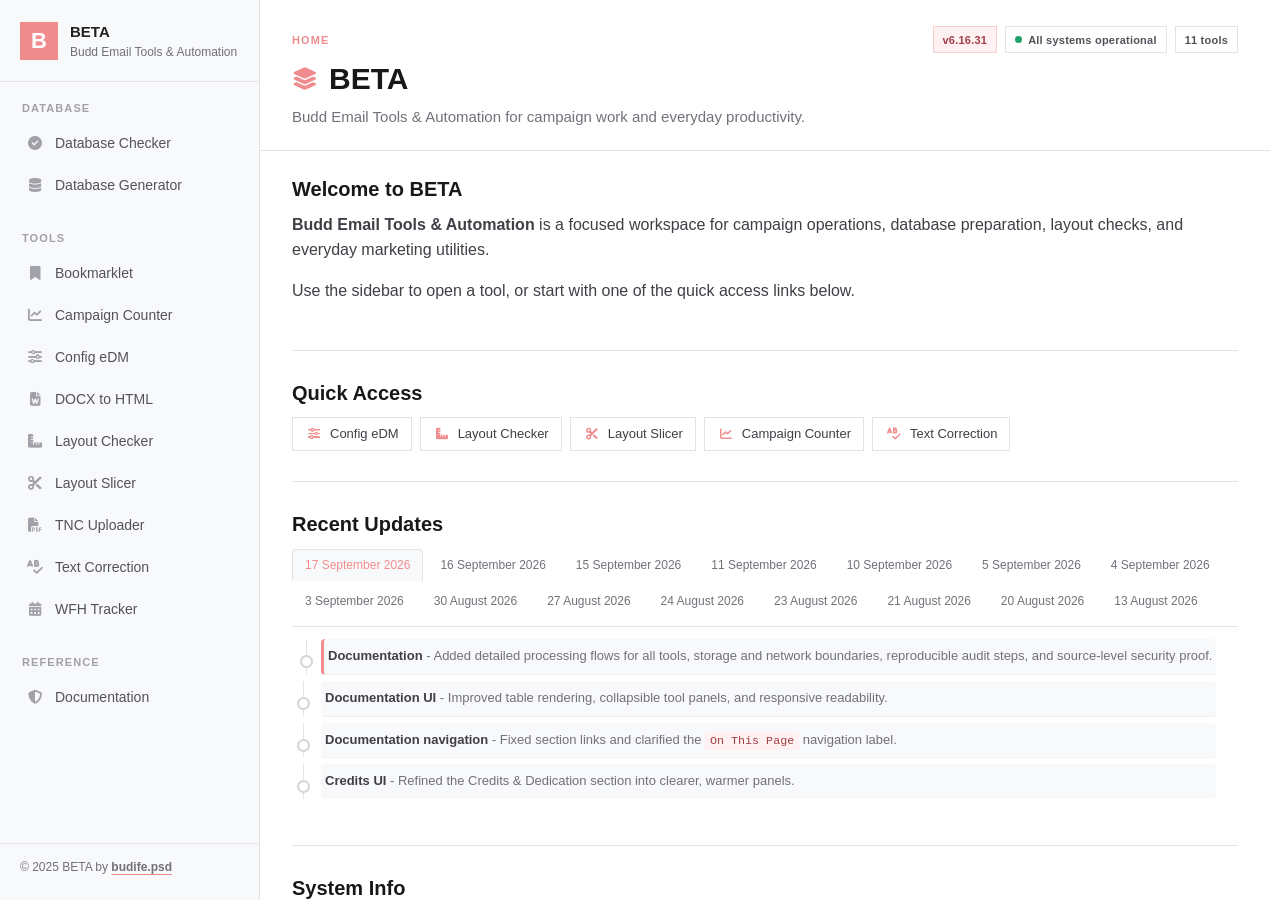
==== commit c52e2013: "Polish documentation and credits UI" ====
--- a/index.html
+++ b/index.html
@@ -10,7 +10,7 @@
   <link rel="preconnect" href="https://cdnjs.cloudflare.com" crossorigin>
    <link rel="stylesheet" href="css/tokens.css?v=6.16.27">
    <link rel="stylesheet" href="css/theme.css?v=6.16.28">
-   <link rel="stylesheet" href="css/app.css?v=6.16.28">
+   <link rel="stylesheet" href="css/app.css?v=6.16.31">
    <link rel="stylesheet" href="css/controls.css?v=6.16.27">
   <link rel="stylesheet" href="https://cdnjs.cloudflare.com/ajax/libs/font-awesome/6.5.2/css/all.min.css">
 
@@ -114,8 +114,8 @@
     </section>
   </div>
 
-  <script src="js/version-config.js?v=6.16.28"></script>
+   <script src="js/version-config.js?v=6.16.31"></script>
   <script src="js/tool-versions.js?v=6.16.27"></script>
-   <script src="js/app.js?v=6.16.28" defer></script>
+   <script src="js/app.js?v=6.16.31" defer></script>
 </body>
 </html>
--- a/css/app.css
+++ b/css/app.css
@@ -810,7 +810,8 @@
   border-left-color: var(--app-accent);
 }
 
-.markdown-section[data-section="security-navigation"] {
+.markdown-section[data-section="security-navigation"],
+.markdown-section[data-section="on-this-page"] {
   position: sticky;
   top: 0;
   z-index: 2;
@@ -820,14 +821,16 @@
   border-bottom: 1px solid var(--app-border);
 }
 
-.markdown-section[data-section="security-navigation"] h2 {
+.markdown-section[data-section="security-navigation"] h2,
+.markdown-section[data-section="on-this-page"] h2 {
   margin: 0 0 10px;
   font-size: 13px;
   letter-spacing: .08em;
   text-transform: uppercase;
 }
 
-.markdown-section[data-section="security-navigation"] ul {
+.markdown-section[data-section="security-navigation"] ul,
+.markdown-section[data-section="on-this-page"] ul {
   display: flex;
   gap: 8px;
   margin: 0;
@@ -837,12 +840,14 @@
   scrollbar-gutter: stable;
 }
 
-.markdown-section[data-section="security-navigation"] li {
+.markdown-section[data-section="security-navigation"] li,
+.markdown-section[data-section="on-this-page"] li {
   flex: 0 0 auto;
   margin: 0;
 }
 
-.markdown-section[data-section="security-navigation"] a {
+.markdown-section[data-section="security-navigation"] a,
+.markdown-section[data-section="on-this-page"] a {
   display: inline-flex;
   align-items: center;
   min-height: 34px;
@@ -855,7 +860,9 @@
 }
 
 .markdown-section[data-section="security-navigation"] a:hover,
-.markdown-section[data-section="security-navigation"] a.is-active {
+.markdown-section[data-section="security-navigation"] a.is-active,
+.markdown-section[data-section="on-this-page"] a:hover,
+.markdown-section[data-section="on-this-page"] a.is-active {
   color: #9f3f45;
   background: var(--app-accent-soft);
   border-color: var(--app-accent);
@@ -957,6 +964,126 @@
   background: var(--app-accent-soft);
   font-family: var(--font-family-mono);
   font-size: .9em;
+}
+
+.docs-content .markdown-table-wrap {
+  width: 100%;
+  margin: 14px 0 22px;
+  overflow-x: auto;
+  border: 1px solid var(--app-border);
+  background: #fff;
+}
+
+.docs-content table {
+  width: 100%;
+  min-width: 620px;
+  border-collapse: collapse;
+  font-size: 13px;
+  line-height: 1.45;
+}
+
+.docs-content th,
+.docs-content td {
+  padding: 11px 12px;
+  border-bottom: 1px solid var(--app-border);
+  text-align: left;
+  vertical-align: top;
+}
+
+.docs-content th {
+  color: #3f3f46;
+  background: var(--app-soft);
+  font-size: 11px;
+  font-weight: var(--ui-weight-semibold);
+  letter-spacing: .04em;
+  text-transform: uppercase;
+}
+
+.docs-content td {
+  color: var(--app-muted);
+}
+
+.docs-content tr:last-child td {
+  border-bottom: 0;
+}
+
+.docs-content .docs-details {
+  margin: 8px 0;
+  border-color: #e8e8eb;
+}
+
+.docs-content .docs-details summary {
+  min-height: 42px;
+  padding: 11px 13px;
+  color: #3f3f46;
+  background: #fff;
+  font-size: 13px;
+}
+
+.docs-content .docs-details summary:hover,
+.docs-content .docs-details summary:focus-visible {
+  color: var(--ui-accent-dark);
+  background: var(--app-accent-soft);
+}
+
+.docs-content .docs-details[open] summary {
+  color: var(--ui-accent-dark);
+  background: var(--app-accent-soft);
+  border-bottom-color: #f5c7c8;
+}
+
+.docs-content .docs-details > p,
+.docs-content .docs-details > ul,
+.docs-content .docs-details > ol {
+  padding-left: 16px;
+  padding-right: 16px;
+}
+
+.markdown-section[data-section="credits-dedication"] {
+  position: relative;
+  padding: 28px 22px 24px;
+  background: linear-gradient(145deg, #fffafa 0%, #fff 58%, #fff6f6 100%);
+  border: 1px solid #f4d9da;
+}
+
+.markdown-section[data-section="credits-dedication"]::before {
+  display: block;
+  width: 42px;
+  height: 3px;
+  margin-bottom: 16px;
+  background: var(--app-accent);
+  content: '';
+}
+
+.markdown-section[data-section="credits-dedication"] > h2 {
+  margin-top: 0;
+  padding-bottom: 0;
+  border-bottom: 0;
+}
+
+.markdown-section[data-section="credits-dedication"] .docs-details {
+  margin: 10px 0;
+  background: rgb(255 255 255 / 78%);
+  border-color: #f0dfe0;
+}
+
+.markdown-section[data-section="credits-dedication"] .docs-details summary {
+  color: #6f3035;
+  letter-spacing: .01em;
+}
+
+.markdown-section[data-section="credits-dedication"] .docs-details > p,
+.markdown-section[data-section="credits-dedication"] .docs-details > ul {
+  color: #65656d;
+}
+
+.markdown-section[data-section="credits-dedication"] .docs-details li strong {
+  color: #9f3f45;
+}
+
+.docs-content > .markdown-section > h2 {
+  padding-bottom: 8px;
+  border-bottom: 2px solid var(--app-accent-soft);
 }
 
 .markdown-section[data-section="quick-access"] ul {
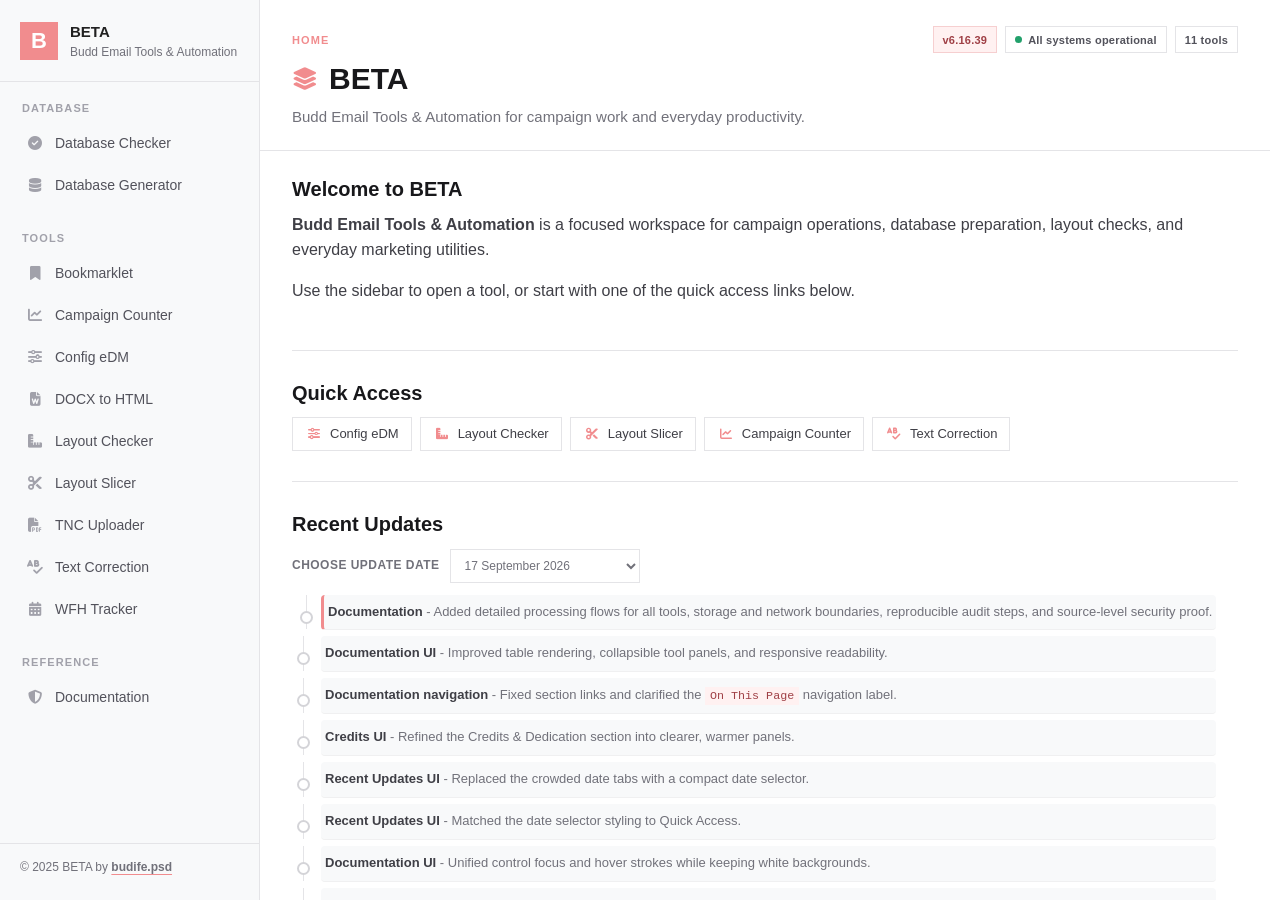
==== commit c0e1efb9: "Normalize form focus styling" ====
--- a/index.html
+++ b/index.html
@@ -10,8 +10,8 @@
   <link rel="preconnect" href="https://cdnjs.cloudflare.com" crossorigin>
    <link rel="stylesheet" href="css/tokens.css?v=6.16.27">
    <link rel="stylesheet" href="css/theme.css?v=6.16.28">
-   <link rel="stylesheet" href="css/app.css?v=6.16.31">
-   <link rel="stylesheet" href="css/controls.css?v=6.16.27">
+   <link rel="stylesheet" href="css/app.css?v=6.16.35">
+   <link rel="stylesheet" href="css/controls.css?v=6.16.39">
   <link rel="stylesheet" href="https://cdnjs.cloudflare.com/ajax/libs/font-awesome/6.5.2/css/all.min.css">
 
   <title>BETA - Budd Email Tools &amp; Automation</title>
@@ -114,8 +114,8 @@
     </section>
   </div>
 
-   <script src="js/version-config.js?v=6.16.31"></script>
+   <script src="js/version-config.js?v=6.16.39"></script>
   <script src="js/tool-versions.js?v=6.16.27"></script>
-   <script src="js/app.js?v=6.16.31" defer></script>
+   <script src="js/app.js?v=6.16.35" defer></script>
 </body>
 </html>
--- a/css/app.css
+++ b/css/app.css
@@ -579,6 +579,11 @@
   border: 1px solid var(--app-border);
 }
 
+.docs-search:hover,
+.docs-search:focus-within {
+  border-color: var(--app-accent);
+}
+
 .docs-search input {
   min-width: 0;
   width: 100%;
@@ -611,8 +616,27 @@
 
 .docs-tools-actions button:hover,
 .docs-tools-actions button:focus-visible {
-  color: #9f3f45;
+  color: #3f3f46;
   border-color: var(--app-accent);
+  outline: none;
+}
+
+.docs-content input:not([type="checkbox"]):not([type="radio"]),
+.docs-content select,
+.docs-content textarea {
+  border: 1px solid var(--app-border);
+  border-radius: 0;
+  background: #fff;
+}
+
+.docs-content input:not([type="checkbox"]):not([type="radio"]):hover,
+.docs-content input:not([type="checkbox"]):not([type="radio"]):focus,
+.docs-content select:hover,
+.docs-content select:focus,
+.docs-content textarea:hover,
+.docs-content textarea:focus {
+  border-color: var(--app-accent);
+  outline: none;
 }
 
 .docs-search-status {
@@ -1460,42 +1484,45 @@
   }
 }
 
-/* ── Recent Updates Tabs ─────────────────────────────── */
+/* ── Recent Updates Selector ────────────────────────── */
 .updates-tabs {
   margin-top: 12px;
 }
 
-.updates-tab-bar {
-  display: flex;
-  flex-wrap: wrap;
-  gap: 4px;
-  padding-bottom: 8px;
-  border-bottom: 1px solid var(--app-border);
+.updates-selector {
+  display: flex;
+  align-items: center;
+  gap: 10px;
   margin-bottom: 12px;
 }
 
-.updates-tab-btn {
-  padding: 6px 12px;
+.updates-selector span {
   color: var(--app-muted);
-  background: transparent;
-  border: 1px solid transparent;
-  border-radius: 4px 4px 0 0;
   font-size: 12px;
-  font-weight: 500;
+  font-weight: var(--ui-weight-semibold);
+  letter-spacing: .04em;
+  text-transform: uppercase;
+}
+
+.updates-selector select {
+  min-width: 190px;
+  min-height: 34px;
+  padding: 6px 30px 6px 10px;
+  color: var(--app-muted);
+  background: #fff;
+  border: 1px solid var(--app-border);
+  border-radius: 0;
+  font: inherit;
+  font-size: 12px;
   cursor: pointer;
-  transition: color 0.15s, background 0.15s, border-color 0.15s;
-}
-
-.updates-tab-btn:hover {
-  color: var(--app-accent);
-  background: var(--app-soft);
-}
-
-.updates-tab-btn.active {
-  color: var(--app-accent);
-  background: var(--app-soft);
-  border-color: var(--app-border);
-  border-bottom-color: var(--app-soft);
+}
+
+.updates-selector select:hover,
+.updates-selector select:focus-visible {
+  color: var(--app-muted);
+  background: #fff;
+  border-color: var(--app-accent);
+  outline: none;
 }
 
 .updates-tab-content {
--- a/css/controls.css
+++ b/css/controls.css
@@ -12,3 +12,31 @@
   font-weight: var(--ui-weight-regular) !important;
   line-height: var(--ui-control-line-height) !important;
 }
+
+/* Keep form focus consistent across standalone tools. */
+body :is(
+  input:not([type="checkbox"]):not([type="radio"]):not([type="range"]):not([type="color"]):not([type="file"]),
+  select,
+  textarea
+):not([data-ui-control-size="custom"]) {
+  border: 1px solid var(--ui-border) !important;
+  background: #fff;
+  outline: none !important;
+  box-shadow: none !important;
+}
+
+body :is(
+  input:not([type="checkbox"]):not([type="radio"]):not([type="range"]):not([type="color"]):not([type="file"]),
+  select,
+  textarea
+):not([data-ui-control-size="custom"]):hover,
+body :is(
+  input:not([type="checkbox"]):not([type="radio"]):not([type="range"]):not([type="color"]):not([type="file"]),
+  select,
+  textarea
+):not([data-ui-control-size="custom"]):focus {
+  border-color: var(--ui-accent) !important;
+  background: #fff;
+  outline: none !important;
+  box-shadow: none !important;
+}
